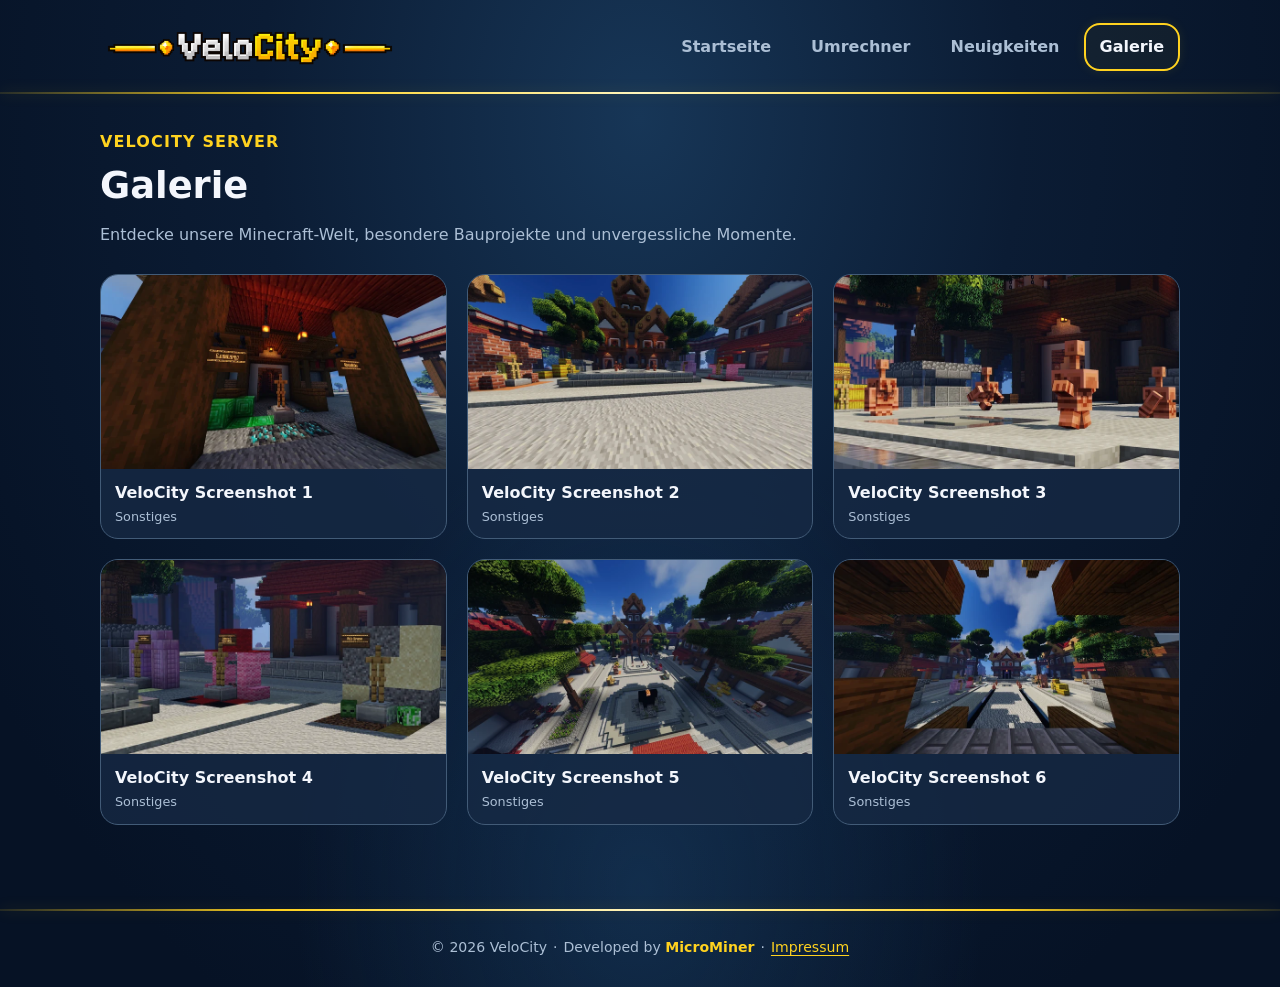
==== galerie.html @ a37d54d1 "Extend VeloCity portal with server info, news and screenshot gallery" ====
<!doctype html>
<html lang="de-CH">
  <head>
    <meta charset="utf-8" />
    <meta name="viewport" content="width=device-width,initial-scale=1" />
    <meta
      name="description"
      content="VeloCity Minecraft-Server – unsere Welt, Neuigkeiten und Tools."
    />
    <title>VeloCity · Galerie</title>
    <link
      rel="icon"
      type="image/png"
      sizes="48x48"
      href="assets/images/favicon.png"
    />
    <link rel="stylesheet" href="assets/css/styles.css" />
    <link rel="stylesheet" href="assets/css/portal.css" />
  </head>
  <body class="site-page portal-page">
    <div class="wrap">
      <header class="site-header">
        <a
          class="site-logo"
          href="index.html"
          aria-label="VeloCity – Startseite"
          ><img
            src="assets/images/velocity-logo.png"
            alt="VeloCity"
            width="2171"
            height="724"
        /></a>
        <nav class="site-nav" aria-label="Hauptnavigation">
          <a class="nav-link" href="index.html">Startseite</a
          ><a class="nav-link" href="umrechner.html">Umrechner</a
          ><a class="nav-link" href="neuigkeiten.html">Neuigkeiten</a
          ><a class="nav-link" href="galerie.html" aria-current="page"
            >Galerie</a
          >
        </nav>
      </header>
      <main class="portal-main">
        <header class="portal-heading">
          <div class="brand">VELOCITY SERVER</div>
          <h1>Galerie</h1>
          <p>
            Entdecke unsere Minecraft-Welt, besondere Bauprojekte und
            unvergessliche Momente.
          </p>
        </header>
        <section
          id="galleryGrid"
          class="gallery-grid"
          aria-label="Minecraft-Screenshots"
          aria-busy="true"
        >
          <p class="muted">Galerie wird geladen …</p>
        </section>
        <p id="galleryStatus" class="portal-message" role="status"></p>
        <noscript
          ><p>
            Bitte JavaScript aktivieren, um die Galerie zu laden.
          </p></noscript
        >
      </main>
      <footer class="foot">
        <span>© 2026 VeloCity</span><span aria-hidden="true">·</span
        ><span
          >Developed by
          <strong class="developer-credit">MicroMiner</strong></span
        ><span aria-hidden="true">·</span
        ><a href="#impressum" id="openImpressum" aria-haspopup="dialog"
          >Impressum</a
        >
      </footer>
    </div>
    <dialog
      id="impressum"
      class="legal-dialog"
      aria-labelledby="impressumTitle"
    >
      <button
        class="btn legal-close"
        id="closeImpressum"
        type="button"
        aria-label="Impressum schliessen"
        autofocus
      >
        ×
      </button>
      <h2 id="impressumTitle">Impressum</h2>
      <dl class="legal-project">
        <div>
          <dt>Projekt</dt>
          <dd>VeloCity Economy</dd>
        </div>
        <div>
          <dt>Entwicklung</dt>
          <dd>MicroMiner</dd>
        </div>
      </dl>
      <h3>Beschreibung</h3>
      <p>
        VeloCity Economy ist eine unabhängige Web-Anwendung zur Verwaltung und
        Berechnung von Itempreisen für einen privaten Minecraft-Server.
      </p>
      <h3>Rechtlicher Hinweis</h3>
      <p>
        Dieses Projekt ist ein unabhängiges Minecraft-Fanprojekt und steht in
        keiner offiziellen Verbindung zu Mojang Studios oder Microsoft.
      </p>
      <h3>Kontakt / Betreiberangaben</h3>
      <p class="legal-placeholder">
        Platzhalter – die rechtlich erforderlichen Angaben werden später
        ergänzt.
      </p>
      <dl class="legal-contact">
        <div>
          <dt>Betreiber/in</dt>
          <dd>[Wird ergänzt]</dd>
        </div>
        <div>
          <dt>Anschrift</dt>
          <dd>[Wird ergänzt]</dd>
        </div>
        <div>
          <dt>Kontakt / E-Mail</dt>
          <dd>[Wird ergänzt]</dd>
        </div>
      </dl>
    </dialog>
    <dialog
      id="galleryDialog"
      class="gallery-dialog"
      aria-labelledby="galleryTitle"
    >
      <button
        id="galleryClose"
        class="btn gallery-close"
        type="button"
        aria-label="Bildansicht schliessen"
        autofocus
      >
        ×
      </button>
      <figure>
        <img id="galleryFullImage" alt="" width="1920" height="1017" />
        <figcaption>
          <h2 id="galleryTitle"></h2>
          <p id="galleryDescription"></p>
        </figcaption>
      </figure>
      <div class="gallery-controls">
        <button
          id="galleryPrevious"
          class="btn"
          type="button"
          aria-label="Vorheriges Bild"
        >
          ←</button
        ><span id="galleryPosition" role="status" aria-live="polite"></span
        ><button
          id="galleryNext"
          class="btn"
          type="button"
          aria-label="Nächstes Bild"
        >
          →
        </button>
      </div>
      <p id="galleryImageStatus" role="status"></p>
    </dialog>
    <script src="assets/js/ui.js" defer></script>
    <script src="assets/js/gallery.js" type="module"></script>
  </body>
</html>
---- assets/css/styles.css ----
/* Shared VeloCity palette. Legacy variable names remain aliases for the tool. */
:root {
  color-scheme: dark;
  --bg-dark: #081326;
  --bg-navy: #0c1d35;
  --bg-blue: #142b49;
  --panel-bg: rgba(23, 42, 68, 0.78);
  --panel-border: #425b77;
  --input-bg: #0b192d;
  --text-primary: #f3f6fc;
  --text-secondary: #acbfd5;
  --accent-gold: #ffd21f;
  --accent-gold-soft: #e9ad28;
  --success: #64efad;
  --success-bg: rgba(22, 90, 70, 0.3);
  --danger: #ff7381;
  --bg: var(--bg-dark);
  --panel: var(--panel-bg);
  --field: var(--input-bg);
  --line: var(--panel-border);
  --fg: var(--text-primary);
  --sub: var(--text-secondary);
  --gold: var(--accent-gold);
  --green: var(--success);
  --site-radius: 18px;
  --site-gap: 20px;
  --gold-line: rgba(255, 210, 31, 0.45);
  --panel-shadow: 0 10px 30px rgba(4, 13, 28, 0.2);
}

* {
  box-sizing: border-box;
}
body {
  margin: 0;
  background: radial-gradient(ellipse at top, #203451 0%, var(--bg) 65%);
  color: var(--fg);
  font:
    16px/1.45 system-ui,
    -apple-system,
    Segoe UI,
    sans-serif;
  min-height: 100vh;
  padding: 20px 12px;
}
.top {
  display: flex;
  align-items: center;
  justify-content: space-between;
  gap: 10px;
  margin-bottom: 20px;
}
h1 {
  font-size: 1.55rem;
  margin: 0;
}
small,
.muted {
  color: var(--sub);
}
.brand {
  color: var(--gold);
  font-weight: 800;
  letter-spacing: 0.07em;
}
.card {
  background: var(--panel);
  border: 1px solid var(--line);
  border-radius: 18px;
  padding: 20px;
  margin-bottom: 14px;
  box-shadow: 0 12px 40px #0002;
}
label,
.field-label {
  display: block;
  color: var(--sub);
  font-size: 0.85rem;
  margin: 0 0 6px;
  font-weight: 650;
}
input,
select,
button {
  font: inherit;
}
input,
select {
  width: 100%;
  color: var(--fg);
  border: 1px solid var(--line);
  border-radius: 10px;
  background: var(--field);
  padding: 12px 13px;
  outline: none;
}
input:focus,
select:focus {
  border-color: var(--gold);
}
input[type="number"] {
  font-size: 1.2rem;
}
select {
  margin-top: 9px;
  max-width: 100%;
}
.fieldrow {
  display: grid;
  grid-template-columns: repeat(2, minmax(0, 1fr));
  gap: 12px;
  margin-top: 16px;
}
.rate {
  font-weight: 750;
  color: var(--gold);
  font-size: 1.05rem;
  padding-top: 12px;
}
.between {
  display: flex;
  justify-content: center;
  margin: -3px auto 11px;
}
.btn {
  cursor: pointer;
  border: 1px solid var(--line);
  border-radius: 11px;
  padding: 10px 14px;
  background: #253650;
  color: var(--fg);
  font-weight: 650;
}
.btn:hover {
  background: #34496a;
}
select:focus-visible {
  outline: 2px solid var(--gold);
  outline-offset: 2px;
}
.btn:focus-visible {
  outline: 2px solid var(--gold);
}
.swap {
  background: #304762;
}
.result {
  background: linear-gradient(145deg, #1b3c40, #18304b);
  text-align: center;
  border-color: #37645d;
}
.result .big {
  font-size: clamp(1.5rem, 6vw, 2.1rem);
  font-weight: 850;
  color: var(--green);
  overflow-wrap: anywhere;
  margin: 7px 0;
}
.flex {
  display: flex;
  gap: 10px;
  flex-wrap: wrap;
  align-items: center;
  justify-content: center;
}
.secondary {
  font-size: 0.88rem;
}
.addgrid {
  display: grid;
  grid-template-columns: 1fr 130px;
  gap: 12px;
  margin-bottom: 12px;
}
.status {
  overflow-wrap: anywhere;
  min-height: 20px;
  color: var(--green);
  font-size: 0.85rem;
  margin: 10px 0 0;
}
.note {
  line-height: 1.55;
}
.foot {
  text-align: center;
  padding: 8px;
  color: var(--sub);
  font-size: 0.8rem;
}
.hidden {
  display: none;
}
.custom-list {
  padding: 0;
  margin: 13px 0 0;
  list-style: none;
}
.custom-list li {
  display: flex;
  align-items: center;
  justify-content: space-between;
  gap: 8px;
  border-top: 1px solid var(--line);
  padding: 9px 0;
}
.custom-list button {
  flex: none;
  padding: 5px 9px;
}
.original {
  display: block;
  color: var(--sub);
  font-size: 0.72rem;
  font-weight: 450;
  margin-top: 2px;
}
.editor-actions {
  display: flex;
  gap: 9px;
  flex-wrap: wrap;
}
.editor-actions .btn {
  flex: 1;
}
.editor-note {
  font-size: 0.8rem;
  color: var(--sub);
  margin: 8px 0 12px;
}
.tag {
  border: 1px solid #8c6b28;
  background: #5c471f70;
  color: #ffe1a2;
  border-radius: 30px;
  font-size: 0.72rem;
  padding: 3px 9px;
}
@media (max-width: 370px) {
  .card {
    padding: 14px;
  }
  .addgrid {
    grid-template-columns: 1fr;
  }
}

/* Horizontale Rechner-Ebene und darunter die Verwaltung */
.wrap {
  max-width: 1512px;
  margin: 20px auto;
}
.hero {
  min-height: min(730px, calc(100vh - 120px));
  display: flex;
  flex-direction: column;
  justify-content: flex-start;
  padding-top: 14px;
}
.section-heading {
  color: var(--sub);
  font-size: 0.8rem;
  letter-spacing: 0.1em;
  text-transform: uppercase;
  font-weight: 800;
  margin: 0 0 16px 4px;
}
.converter-layout {
  display: grid;
  grid-template-columns: minmax(0, 1fr) 65px minmax(0, 1fr) minmax(0, 0.95fr);
  gap: 14px;
  align-items: stretch;
}
.converter-layout .card {
  margin: 0;
  min-width: 0;
  display: flex;
  flex-direction: column;
}
.converter-layout .result {
  justify-content: center;
}
.converter-layout .result .big {
  font-size: clamp(1.45rem, 2.3vw, 2.15rem);
}
.swap-slot {
  display: flex;
  align-items: center;
  justify-content: center;
}
.swap-slot .swap {
  width: 54px;
  height: 54px;
  padding: 0;
  font-size: 1.65rem;
  white-space: nowrap;
}
.converter-layout .fieldrow {
  margin-top: auto;
  padding-top: 20px;
  grid-template-columns: minmax(0, 1fr) minmax(0, 0.85fr);
}
.converter-layout .fieldrow > div {
  min-width: 0;
}
.converter-layout .rate {
  overflow-wrap: anywhere;
}
.converter-layout select {
  min-height: 48px;
}
.management {
  padding-top: 28px;
  scroll-margin-top: 20px;
}
.management .card {
  margin-bottom: 18px;
}
.management .card h2 {
  font-size: 1.18rem;
  margin: 0 0 12px;
}
.management .editor-grid > *,
.management .addgrid > *,
.fieldrow > *,
.right-stack,
.entry-copy {
  min-width: 0;
}
.management .editor-grid {
  display: grid;
  grid-template-columns: minmax(0, 1fr) minmax(0, 1fr);
  gap: 20px;
  align-items: end;
}
.management .editor-grid .fieldrow {
  margin: 0;
}
.management .editor-actions {
  margin-top: 14px;
}
.management .addgrid {
  grid-template-columns: minmax(0, 1fr) minmax(260px, 0.65fr);
}
.management .addgrid .fieldrow {
  gap: 8px;
}
.management .fieldrow input {
  min-width: 0;
  padding: 9px 10px;
  font-size: 1rem;
}
.management .fieldrow .original {
  min-height: 1em;
}
.custom-list {
  display: grid;
  grid-template-columns: repeat(2, minmax(0, 1fr));
  column-gap: 24px;
  row-gap: 0;
  margin-top: 14px;
}
.custom-list li {
  min-width: 0;
}
.custom-list li span {
  min-width: 0;
  overflow-wrap: anywhere;
}
.custom-list:empty::after {
  content: "Noch keine eigenen Items hinzugefügt.";
  color: var(--sub);
  font-size: 0.9rem;
  grid-column: 1/-1;
  padding: 12px 0;
}
.section-line {
  height: 1px;
  background: var(--line);
  margin: 24px 0;
}
.filebox h2 {
  font-size: 1.18rem;
  margin: 0 0 12px;
}
.file-actions {
  display: flex;
  flex-wrap: wrap;
  gap: 10px;
  align-items: center;
}
@media (max-width: 1100px) {
  .converter-layout {
    grid-template-columns: minmax(0, 1fr) 54px minmax(0, 1fr);
  }
  .converter-layout .result {
    grid-column: 1/-1;
  }
  .hero {
    min-height: auto;
    padding: 24px 0 60px;
  }
  .converter-layout .fieldrow {
    margin-top: 16px;
  }
}
@media (max-width: 720px) {
  .wrap {
    max-width: 600px;
  }
  .converter-layout {
    grid-template-columns: minmax(0, 1fr);
  }
  .converter-layout .result {
    grid-column: auto;
  }
  .swap-slot .swap {
    transform: rotate(90deg);
  }
  .hero {
    padding: 0 0 40px;
  }
  .management .editor-grid {
    grid-template-columns: 1fr;
  }
  .custom-list {
    grid-template-columns: 1fr;
  }
  .top {
    align-items: flex-start;
  }
  .converter-layout .card {
    padding: 18px;
  }
}
@media (max-width: 450px) {
  .fieldrow {
    grid-template-columns: repeat(2, minmax(0, 1fr));
  }
  .editor-actions {
    flex-direction: column;
  }
  .addgrid,
  .management .addgrid {
    grid-template-columns: 1fr;
  }
  .card {
    padding: 15px;
  }
}

/* Taschenrechner direkt in der ersten Ebene */
.calculator {
  width: min(100%, 540px);
  margin: 24px auto 6px;
  padding: 16px 18px;
}
.calculator h3 {
  font-size: 1rem;
  margin: 0 0 10px;
}
.calc-screen {
  display: flex;
  gap: 8px;
  align-items: center;
}
.calc-screen input {
  font-size: 1.22rem;
  font-variant-numeric: tabular-nums;
  text-align: right;
  min-width: 0;
}
.calc-screen .btn {
  flex: none;
}
.calc-grid {
  display: grid;
  grid-template-columns: repeat(4, minmax(0, 1fr));
  gap: 8px;
  margin-top: 10px;
}
.calc-grid .btn {
  padding: 9px 6px;
  font-size: 1rem;
}
.calc-grid .accent {
  background: #36546f;
  color: var(--gold);
}
.calc-grid .equals {
  background: #245d4b;
  color: #adffce;
}
.calc-feedback {
  margin: 8px 0 0;
  color: var(--sub);
  font-size: 0.82rem;
  min-height: 1.2em;
  overflow-wrap: anywhere;
}
@media (max-width: 1100px) {
  .hero {
    padding-top: 12px;
  }
  .calculator {
    margin-top: 20px;
  }
}
@media (max-width: 720px) {
  .hero {
    padding-top: 0;
  }
  .calculator {
    width: 100%;
  }
}

/* Desktop: kompakter vertikaler Umrechner links, Ergebnis und Rechner rechts */
@media (min-width: 721px) {
  .hero {
    min-height: calc(100vh - 155px);
    padding-top: 0;
    padding-bottom: 22px;
  }
  .hero-grid {
    display: grid;
    grid-template-columns: minmax(0, 1fr) minmax(0, 1fr);
    gap: 20px;
    align-items: stretch;
    flex: 1;
    min-height: 0;
  }
  .converter-layout {
    display: flex;
    flex-direction: column;
    gap: 10px;
    min-width: 0;
  }
  .converter-layout .card {
    flex: 1;
    min-height: 0;
    padding: 17px 20px;
  }
  .converter-layout .fieldrow {
    margin-top: 12px;
    padding-top: 0;
  }
  .converter-layout select {
    min-height: 43px;
  }
  .converter-layout input {
    padding: 9px 12px;
  }
  .swap-slot {
    flex: 0 0 auto;
    min-height: 34px;
  }
  .swap-slot .swap {
    width: 46px;
    height: 36px;
    font-size: 1.35rem;
    transform: rotate(90deg);
  }
  .right-stack {
    display: grid;
    grid-template-rows: minmax(155px, 0.65fr) minmax(290px, 1.35fr);
    gap: 14px;
    min-width: 0;
    min-height: 0;
  }
  .right-stack .card {
    margin: 0;
    min-width: 0;
  }
  .right-stack .result {
    display: flex;
    flex-direction: column;
    justify-content: center;
    padding: 16px 18px;
  }
  .right-stack .result .big {
    font-size: clamp(1.35rem, 2.2vw, 2rem);
  }
  .right-stack .calculator {
    width: 100%;
    padding: 14px 18px;
  }
  .calculator h3 {
    margin-bottom: 5px;
  }
  .calculator label {
    margin-bottom: 3px;
  }
  .calc-grid {
    gap: 6px;
    margin-top: 8px;
  }
  .calc-grid .btn {
    padding: 7px 6px;
  }
  .calc-feedback {
    margin-top: 5px;
  }
}
@media (min-width: 721px) and (max-width: 1100px) {
  .hero {
    min-height: calc(100vh - 145px);
    padding: 0 0 22px;
  }
  .converter-layout {
    display: flex;
    flex-direction: column;
  }
  .right-stack .result {
    grid-column: auto;
  }
}
@media (max-width: 720px) {
  .hero-grid {
    display: contents;
  }
  .converter-layout {
    display: contents;
  }
  .right-stack {
    display: contents;
  }
  .hero .card {
    margin-bottom: 14px;
  }
  .hero .calculator {
    margin: 20px auto 6px;
  }
  .hero .swap-slot {
    margin: 0 auto 12px;
  }
}

/* Breiterer und etwas flacherer Tauschen-Button auf Desktop. */
@media (min-width: 721px) {
  .swap-slot .swap {
    width: 88px;
    height: 30px;
    font-size: 1.2rem;
    line-height: 1;
    padding: 0;
    display: flex;
    align-items: center;
    justify-content: center;
    transform: none;
  }
  .swap-slot .swap-icon {
    display: inline-block;
    transform: rotate(90deg);
  }
  .swap-slot {
    min-height: 30px;
  }
}

/* Bildschirmfüllende Desktop-Ebene; darunter beginnt erst die Preisverwaltung. */
@media (min-width: 721px) {
  body {
    padding: 0 12px;
  }
  .wrap {
    margin: 0 auto;
    padding: 12px 0 24px;
  }
  .top {
    height: 88px;
    margin: 0;
    min-height: 0;
  }
  .hero {
    height: calc(100vh - 100px);
    height: calc(100dvh - 100px);
    min-height: 0;
    padding: 0 0 clamp(48px, 6.4vh, 76px);
    display: flex;
    flex-direction: column;
    overflow: hidden;
  }
  .hero > .section-heading {
    flex: none;
    margin: 0 0 10px 4px;
  }
  .hero-grid {
    flex: 1;
    min-height: 0;
    grid-template-columns: minmax(0, 1fr) minmax(0, 1fr);
    gap: clamp(9px, 1.2vw, 20px);
  }
  .converter-layout {
    min-height: 0;
    gap: clamp(5px, 1vh, 12px);
  }
  .converter-layout .card {
    justify-content: center;
    flex: 1;
    min-height: 0;
    padding: clamp(9px, 1.5vh, 20px);
  }
  .converter-layout .fieldrow {
    margin-top: clamp(7px, 1.8vh, 18px);
    padding: 0;
  }
  .converter-layout label,
  .converter-layout .field-label {
    margin-bottom: 4px;
  }
  .converter-layout input,
  .converter-layout select {
    padding: clamp(7px, 1.1vh, 11px) 10px;
    min-height: 0;
  }
  .converter-layout select {
    margin-top: clamp(5px, 1vh, 10px);
  }
  .converter-layout .rate {
    padding-top: 4px;
  }
  .swap-slot {
    min-height: 28px;
  }
  .right-stack {
    min-height: 0;
    grid-template-rows: minmax(0, 0.68fr) minmax(0, 1.32fr);
    gap: clamp(8px, 1.3vh, 14px);
  }
  .right-stack .result {
    min-height: 0;
    align-items: center;
    justify-content: center;
    text-align: center;
    padding: clamp(8px, 1.3vh, 18px);
  }
  .right-stack .result .big {
    margin: clamp(3px, 0.8vh, 8px) 0;
    font-size: clamp(1.05rem, 2.05vw, 2rem);
  }
  .right-stack .result .flex {
    justify-content: center;
  }
  .right-stack .calculator {
    min-height: 0;
    margin: 0;
    width: 100%;
    padding: clamp(9px, 1.5vh, 18px);
    display: flex;
    flex-direction: column;
    justify-content: center;
  }
  .calculator h3 {
    text-align: center;
    margin: 0 0 5px;
  }
  .calculator .calc-screen {
    width: 100%;
  }
  .calculator .calc-grid {
    grid-template-columns: repeat(4, minmax(0, 1fr));
    gap: clamp(5px, 0.8vh, 10px);
    margin-top: clamp(6px, 1vh, 12px);
    min-height: 0;
  }
  .calculator .calc-grid .btn {
    display: flex;
    align-items: center;
    justify-content: center;
    height: clamp(38px, 5.6vh, 60px);
    min-width: 0;
    padding: 0 5px;
    line-height: 1;
    font-size: clamp(1rem, 1.4vw, 1.2rem);
  }
  .calculator .calc-feedback {
    text-align: center;
    margin: 5px 0 0;
    font-size: 0.75rem;
  }
  .management {
    padding-top: 30px;
  }
}
@media (min-width: 721px) and (max-height: 700px) {
  .top {
    height: 65px;
  }
  .top h1 {
    font-size: 1.3rem;
  }
  .hero {
    height: calc(100vh - 77px);
    height: calc(100dvh - 77px);
  }
  .hero {
    padding-bottom: clamp(32px, 5.2vh, 48px);
  }
  .hero > .section-heading {
    margin-bottom: 6px;
  }
  .converter-layout .card {
    padding: 8px 12px;
  }
  .converter-layout .fieldrow {
    margin-top: 5px;
  }
  .converter-layout .fieldrow input {
    font-size: 1rem;
  }
  .converter-layout .rate {
    font-size: 0.9rem;
  }
  .right-stack .result .big {
    font-size: clamp(1rem, 1.8vw, 1.55rem);
  }
  .right-stack .calculator {
    padding: 7px 12px;
  }
  .calculator h3 {
    font-size: 0.9rem;
    margin: 0 0 2px;
  }
  .calculator .calc-screen input {
    padding: 6px 8px;
  }
  .calculator .calc-grid {
    gap: 4px;
    margin-top: 5px;
  }
  .calculator .calc-grid .btn {
    height: clamp(31px, 5.2vh, 42px);
  }
  .calculator .calc-feedback {
    font-size: 0.7rem;
    margin: 3px 0 0;
  }
  .btn {
    padding: 7px 10px;
  }
}

/* Admin: zweite Ebene bleibt sichtbar, aber unzugänglich, bis der Server das Passwort bestätigt. */
.management {
  position: relative;
  isolation: isolate;
  scroll-margin-top: 12px;
}
.management .admin-inner {
  transition:
    filter 0.2s ease,
    opacity 0.2s ease;
}
.management.locked .admin-inner {
  filter: blur(8px);
  opacity: 0.47;
  user-select: none;
  pointer-events: none;
}
.admin-overlay {
  display: none;
  position: absolute;
  z-index: 10;
  inset: 0;
  align-items: flex-start;
  justify-content: center;
  padding: clamp(72px, 16vh, 180px) 12px 12px;
}
.management.locked .admin-overlay {
  display: flex;
}
.admin-login {
  width: min(440px, 100%);
  background: rgba(13, 24, 43, 0.97);
  border: 1px solid #627796;
  border-radius: 20px;
  box-shadow: 0 15px 65px #0009;
  padding: clamp(20px, 4vw, 34px);
  text-align: center;
  backdrop-filter: blur(10px);
}
.admin-lock-icon {
  font-size: 2rem;
}
.admin-login h2 {
  margin: 9px 0;
}
.admin-login p {
  color: var(--sub);
  font-size: 0.92rem;
}
.admin-login label {
  text-align: left;
}
.admin-login input {
  text-align: center;
}
.admin-unlock {
  width: 100%;
  margin-top: 13px;
  background: #416e5e;
  border-color: #568d75;
}
.admin-login .status {
  color: #f8b4b4;
}
@media (max-width: 720px) {
  .admin-overlay {
    padding-top: 80px;
  }
  .management.locked .admin-inner {
    filter: blur(6px);
  }
}
.list-loader {
  display: flex;
  align-items: flex-end;
  gap: 12px;
  flex-wrap: wrap;
}
.list-loader > div {
  flex: 0 1 360px;
  min-width: 0;
  max-width: 100%;
}
.list-loader select {
  margin-top: 0;
}
.list-loader .btn {
  flex: none;
}
.mode-switch {
  display: inline-flex;
  align-items: center;
  justify-content: center;
  gap: 8px;
  margin: 8px 0;
  font-size: 0.85rem;
  cursor: pointer;
}
.mode-switch input {
  flex: none;
  width: 18px;
  height: 18px;
  padding: 0;
  margin: 0;
  accent-color: var(--gold);
}
.quantity-shortcuts {
  display: grid;
  grid-template-columns: repeat(5, minmax(0, 1fr));
  gap: 4px;
  margin-top: 6px;
  max-width: 210px;
}
.quantity-shortcuts .btn {
  min-width: 0;
  padding: 5px 2px;
  border-radius: 4px;
  font-size: 0.75rem;
  line-height: 1.2;
}
.quantity-shortcuts .quantity-clear {
  color: #ffb9b9;
}
.result .icon-button {
  display: inline-flex;
  align-items: center;
  justify-content: center;
  padding: 10px;
}
.icon-button svg {
  width: 20px;
  height: 20px;
}
.btn:disabled {
  opacity: 0.45;
  cursor: default;
}
.item-picker {
  position: relative;
  min-width: 0;
}
.item-picker input {
  padding-right: 32px;
}
.picker-arrow {
  position: absolute;
  right: 12px;
  top: 10px;
  pointer-events: none;
  color: var(--sub);
}
.picker-options {
  position: absolute;
  z-index: 30;
  top: calc(100% + 4px);
  left: 0;
  right: 0;
  max-height: min(260px, 45vh);
  overflow-y: auto;
  overscroll-behavior: contain;
  background: var(--field);
  border: 1px solid var(--line);
  border-radius: 10px;
  box-shadow: 0 12px 30px #0008;
}
.picker-options[hidden] {
  display: none;
}
.picker-option {
  padding: 10px 12px;
  cursor: pointer;
  overflow-wrap: anywhere;
  border-bottom: 1px solid var(--line);
  font-size: 0.9rem;
}
.picker-option:last-child {
  border-bottom: 0;
}
.picker-option[aria-selected="true"] {
  background: #34496a;
  color: var(--gold);
}
.picker-empty {
  padding: 12px;
  color: var(--sub);
  font-size: 0.9rem;
}
.economy-status {
  flex: 0 1 420px;
  width: 420px;
  max-width: 100%;
  margin-left: auto;
  padding: 6px 10px;
  background: #0c192be8;
  border: 1px solid #45617e;
  border-radius: 12px;
  font-size: 11.5px;
  line-height: 1.4;
  font-variant-numeric: tabular-nums;
  color: var(--fg);
}
.status-row {
  display: flex;
  align-items: center;
  justify-content: space-between;
  flex-wrap: wrap;
  row-gap: 4px;
  padding: 2px 0;
}
.status-row + .status-row {
  border-top: 1px solid var(--line);
  margin-top: 2px;
  padding-top: 4px;
}
.status-info {
  display: inline-flex;
  align-items: center;
  gap: 7px;
  min-width: 0;
  max-width: 100%;
  white-space: nowrap;
}
.status-info + .status-info {
  border-left: 1px solid #45617e;
  margin-left: 8px;
  padding-left: 8px;
}
.status-info svg {
  width: 16px;
  height: 16px;
  flex: none;
  color: var(--gold);
}
.sync-info {
  color: #ff9d9d;
  font-weight: 650;
}
.sync-dot {
  width: 8px;
  height: 8px;
  flex: none;
  border-radius: 50%;
  background: #ed7373;
}
.economy-status[data-state="synced"] .sync-info {
  color: var(--green);
}
.economy-status[data-state="synced"] .sync-dot {
  background: var(--green);
}
@media (max-width: 720px) {
  .top {
    flex-wrap: wrap;
    gap: 10px;
  }
  .economy-status {
    flex-basis: 100%;
    width: 100%;
    margin-left: 0;
  }
  .status-info {
    white-space: normal;
  }
  .status-row {
    justify-content: flex-start;
    column-gap: 0;
  }
  .status-info + .status-info {
    margin-left: 7px;
    padding-left: 7px;
  }
}
#copyStatus:empty {
  display: none;
}
@media (min-width: 721px) {
  .hero {
    height: auto;
    min-height: 0;
    padding-bottom: 32px;
  }
  .hero-grid {
    flex: none;
    height: auto;
    align-items: start;
  }
  .converter-layout {
    height: clamp(490px, calc(100dvh - 170px), 560px);
  }
  .converter-layout .card:first-child {
    flex: 1.25;
  }
  .converter-layout .card:last-child {
    flex: 0.75;
  }
  .right-stack {
    grid-template-rows: minmax(200px, auto) minmax(360px, auto);
  }
  .right-stack .calculator {
    min-height: clamp(360px, 46vh, 480px);
  }
}
@media (min-width: 1100px) {
  body {
    padding-left: 100px;
    padding-right: 100px;
  }
}
.economy-about h2 {
  display: flex;
  align-items: center;
  gap: 8px;
  font-size: 1rem;
  margin: 0;
}
.economy-about h2 svg {
  width: 17px;
  height: 17px;
  flex: none;
  color: var(--sub);
}
.economy-about p {
  margin: 8px 0 0;
}
.foot {
  display: flex;
  flex-wrap: wrap;
  justify-content: center;
  align-items: center;
  gap: 6px;
}
.foot a {
  color: inherit;
  text-underline-offset: 3px;
}
.foot a:hover {
  color: var(--gold);
}
.foot a:focus-visible {
  outline: 2px solid var(--gold);
  outline-offset: 4px;
  border-radius: 2px;
}
.legal-dialog {
  width: min(560px, calc(100% - 24px));
  max-height: calc(100dvh - 32px);
  margin: auto;
  padding: 24px;
  background: var(--panel);
  color: var(--fg);
  border: 1px solid var(--line);
  border-radius: 18px;
  overflow-y: auto;
  font-size: 0.9rem;
  line-height: 1.55;
}
.legal-dialog::backdrop {
  background: #050c18b3;
}
.legal-dialog h2 {
  font-size: 1.2rem;
  margin: 0 42px 16px 0;
}
.legal-dialog h3 {
  font-size: 0.9rem;
  margin: 16px 0 5px;
}
.legal-dialog p {
  margin: 0;
  color: var(--sub);
}
.legal-close {
  position: absolute;
  top: 12px;
  right: 12px;
  width: 32px;
  height: 32px;
  padding: 0;
  line-height: 1;
  font-size: 1.3rem;
}
.legal-dialog dl {
  margin: 0;
}
.legal-dialog dl > div {
  display: flex;
  flex-wrap: wrap;
  gap: 4px 10px;
  margin-top: 5px;
}
.legal-dialog dt {
  color: var(--sub);
  min-width: 110px;
}
.legal-dialog dd {
  margin: 0;
  overflow-wrap: anywhere;
}
.legal-dialog .legal-placeholder {
  font-size: 0.85rem;
}
.legal-contact {
  padding-top: 6px;
}
@media (max-width: 400px) {
  .legal-dialog {
    padding: 20px 16px;
  }
  .legal-dialog dl > div {
    display: block;
  }
  .legal-dialog dd {
    margin-top: 2px;
  }
}
.admin-divider {
  display: flex;
  align-items: center;
  gap: 12px;
  margin: 14px 0 0;
}
.admin-divider::before,
.admin-divider::after {
  content: "";
  height: 1px;
  flex: 1;
  background: var(--line);
}
.admin-toggle {
  display: flex;
  align-items: center;
  justify-content: center;
  min-width: 44px;
  min-height: 32px;
  padding: 5px 10px;
  border-radius: 8px;
  color: var(--sub);
}
.admin-toggle svg {
  width: 20px;
  height: 20px;
  transition: transform 0.25s ease;
}
.admin-toggle[aria-expanded="true"] svg {
  transform: rotate(180deg);
}
.admin-panel {
  display: grid;
  grid-template-rows: 0fr;
  visibility: hidden;
  transition:
    grid-template-rows 0.25s ease,
    visibility 0.25s;
}
.admin-panel[aria-hidden="false"] {
  grid-template-rows: 1fr;
  visibility: visible;
}
.admin-panel-content {
  min-height: 0;
  overflow: hidden;
}
@media (prefers-reduced-motion: reduce) {
  .admin-panel,
  .admin-toggle svg {
    transition: none;
  }
}
/* Presentation states and layout overrides formerly embedded in markup/JS. */
.converter-layout .target-fieldrow {
  grid-template-columns: 1fr;
}
.management .fieldrow.new-item-prices {
  margin: 0;
}
.calc-feedback.is-success {
  color: var(--green);
}
.calc-feedback.is-error {
  color: #ffadad;
}

/* Shared site chrome and landing page, based on the Startseite reference. */
.site-page {
  /* Container units exclude the browser scrollbar; share the actual gutters
     with the full-bleed rules instead of masking viewport-width overflow. */
  --site-gutter: 20px;
  container-type: inline-size;
  padding: 0 var(--site-gutter);
  background:
    radial-gradient(
      ellipse at 50% 90%,
      rgba(31, 76, 119, 0.42),
      transparent 38%
    ),
    radial-gradient(ellipse at 50% 12%, #173657 0%, #0b1c34 42%, #061225 85%);
  background-color: var(--bg-dark);
}
.site-page .wrap {
  max-width: 1512px;
  margin: 0 auto;
  padding: 0 0 20px;
}
.site-header {
  display: flex;
  align-items: center;
  justify-content: space-between;
  gap: 24px;
  position: relative;
  min-height: 94px;
  padding: 16px 0;
}
.site-logo {
  text-decoration: none;
  white-space: nowrap;
  color: var(--fg);
}
.site-logo img {
  /* Crop the transparent canvas visually; keep the original PNG unchanged. */
  aspect-ratio: 384 / 62;
  object-fit: cover;
  display: block;
  width: clamp(240px, 23.4vw, 390px);
  height: auto;
}
.site-header::after,
.site-page .foot::before {
  content: "";
  position: absolute;
  left: 50%;
  width: 100%; /* Safe fallback for browsers without container units. */
  width: calc(100cqw + 2 * var(--site-gutter));
  height: 2px;
  transform: translateX(-50%);
  background: linear-gradient(
    90deg,
    rgba(255, 210, 31, 0.12),
    #ffd21f 22%,
    #fff5bd 50%,
    #ffd21f 78%,
    rgba(255, 210, 31, 0.12)
  );
  box-shadow: 0 0 14px rgba(255, 210, 31, 0.22);
}
.site-header::after {
  bottom: 0;
}
.site-page .foot::before {
  top: 0;
}
.site-nav {
  display: flex;
  align-items: center;
  gap: 20px;
}
.nav-link {
  text-decoration: none;
  color: var(--sub);
  padding: 10px 28px;
  border: 2px solid transparent;
  border-radius: 16px;
  font-size: clamp(18px, 1.35vw, 22px);
  font-weight: 650;
}
.nav-link:hover {
  color: var(--fg);
}
.nav-link[aria-current="page"] {
  border-color: var(--gold);
  color: var(--fg);
  background: rgba(255, 210, 31, 0.035);
  box-shadow: 0 0 12px rgba(255, 210, 31, 0.09);
}
.site-logo:focus-visible,
.nav-link:focus-visible,
.tool-link:focus-visible {
  outline: 2px solid var(--gold);
  outline-offset: 4px;
}
.home-page .wrap {
  min-height: 100svh;
  display: flex;
  flex-direction: column;
}
.home-main {
  display: flex;
  flex-direction: column;
  justify-content: center;
  align-items: center;
  flex: 1;
  padding: 48px 0;
}
.home-welcome {
  text-align: center;
}
.home-welcome h1 {
  font-size: clamp(32px, 4.1vw, 68px);
  line-height: 1.2;
  font-weight: 750;
  letter-spacing: -0.025em;
}
.home-welcome h1 span {
  color: var(--gold);
}
.home-welcome p {
  font-size: clamp(16px, 1.7vw, 28px);
  color: var(--sub);
  margin: 16px 0 0;
}
.welcome-rule {
  width: 230px;
  height: 3px;
  background: linear-gradient(
    90deg,
    transparent,
    var(--gold) 25%,
    #fffce4 50%,
    var(--gold) 75%,
    transparent
  );
  box-shadow: 0 0 16px rgba(255, 210, 31, 0.2);
  margin: 34px auto 48px;
}
.economy-entry {
  width: min(660px, 100%);
  padding: 28px 30px;
  background: linear-gradient(
    155deg,
    rgba(31, 58, 87, 0.85),
    rgba(12, 29, 51, 0.85)
  );
  border: 1px solid var(--line);
  border-top: 2px solid var(--gold);
  border-radius: var(--site-radius);
  box-shadow:
    var(--panel-shadow),
    0 0 24px rgba(255, 210, 31, 0.06);
}
.entry-main {
  display: flex;
  align-items: center;
  justify-content: center;
  gap: 24px;
}
.entry-icon {
  display: flex;
  align-items: center;
  justify-content: center;
  flex: none;
  padding-right: 26px;
  min-height: 76px;
  border-right: 1px solid #526d8c;
}
.entry-icon svg {
  width: 52px;
  height: 64px;
  color: var(--gold);
}
.entry-copy h2 {
  font-size: clamp(24px, 2vw, 32px);
  margin: 0;
  line-height: 1.25;
}
.entry-copy h2 span {
  color: var(--gold);
}
.entry-copy p {
  margin: 10px 0 0;
  color: var(--sub);
  font-size: clamp(15px, 1.25vw, 19px);
}
.entry-action {
  display: flex;
  justify-content: center;
  margin-top: 24px;
}
.tool-link {
  display: inline-flex;
  align-items: center;
  justify-content: center;
  gap: 12px;
  min-height: 54px;
  min-width: min(300px, 100%);
  padding: 10px 20px;
  border: 2px solid var(--gold);
  border-radius: 18px;
  font-size: clamp(17px, 1.25vw, 20px);
  color: var(--fg);
  background: #142b49;
  text-decoration: none;
  font-weight: 700;
  box-shadow:
    0 0 20px rgba(255, 210, 31, 0.25),
    inset 0 0 14px rgba(255, 210, 31, 0.07);
  transition: box-shadow 0.15s ease;
}
.tool-link svg {
  width: 24px;
  height: 24px;
  color: var(--gold);
}
.tool-link:hover {
  box-shadow: 0 0 22px rgba(255, 210, 31, 0.2);
}
.site-page .foot {
  position: relative;
  border: 0;
  padding: 28px 0 10px;
  margin-top: 24px;
  font-size: clamp(13px, 1.1vw, 18px);
}
.developer-credit {
  color: var(--gold);
  font-weight: 650;
}
.site-page .foot a {
  color: var(--gold);
}
/* Economy panels: retain all tool dimensions, selectors and interactions. */
.converter-main > .top {
  margin: 0;
}
.card {
  box-shadow: var(--panel-shadow);
  border-radius: var(--site-radius);
}
.section-heading {
  display: flex;
  align-items: center;
  gap: 14px;
  color: var(--gold);
}
.section-heading::after {
  content: "";
  height: 1px;
  flex: 1;
  background: linear-gradient(90deg, var(--gold-line), transparent);
}
.result {
  background: linear-gradient(
    125deg,
    rgba(22, 90, 70, 0.32),
    rgba(20, 54, 74, 0.7)
  );
  border-color: #447d76;
}
.swap {
  border-color: var(--gold-line);
  color: var(--gold);
}
.calculator .calc-grid .accent {
  background: #294961;
  color: var(--gold);
}
.calculator .calc-grid .equals {
  background: #205f4b;
  color: var(--green);
}
.economy-about {
  border-top: 2px solid var(--gold-line);
}
.economy-about h2 svg {
  color: var(--gold);
}
.economy-about h2::after {
  content: "";
  height: 1px;
  flex: 1;
  margin-left: 8px;
  background: linear-gradient(90deg, var(--gold-line), transparent);
}
.economy-status {
  background: rgba(11, 25, 45, 0.9);
  border-color: var(--line);
}
.admin-login {
  background: rgba(20, 43, 73, 0.98);
  border-color: var(--line);
  box-shadow: 0 14px 45px rgba(4, 13, 28, 0.5);
}
.admin-lock-icon svg {
  width: 34px;
  height: 34px;
  color: var(--gold);
}
.admin-overlay {
  background: rgba(8, 19, 38, 0.3);
}
#saveEdit,
#add {
  border-color: var(--gold-line);
}
@media (min-width: 1100px) {
  .site-page {
    --site-gutter: 100px;
  }
}
@media (max-width: 720px) {
  .site-page {
    --site-gutter: 16px;
  }
  .site-header {
    min-height: 88px;
    padding: 18px 0;
    gap: 12px;
    flex-wrap: wrap;
  }
  .site-nav {
    gap: 4px;
  }
  .nav-link {
    padding: 8px 10px;
    font-size: 0.85rem;
  }
  .home-main {
    padding: 44px 0 50px;
  }
  .economy-entry {
    padding: 28px 24px;
  }
  .entry-main {
    gap: 22px;
  }
  .entry-icon {
    padding-right: 20px;
  }
  .entry-icon svg {
    width: 52px;
    height: 66px;
  }
  .entry-copy p {
    font-size: 0.9rem;
  }
  .converter-main > .top {
    padding: 18px 0 0;
    margin-bottom: 20px;
  }
}
@media (max-width: 400px) {
  .site-header {
    justify-content: center;
  }
  .site-logo {
    width: 100%;
    text-align: center;
  }
  .entry-main {
    gap: 16px;
  }
  .entry-icon {
    padding-right: 16px;
  }
  .entry-icon svg {
    width: 42px;
    height: 56px;
  }
  .economy-entry {
    padding: 24px 18px;
  }
  .entry-copy h2 {
    font-size: 23px;
  }
  .home-welcome h1 {
    font-size: 30px;
  }
  .entry-action {
    margin-top: 24px;
  }
}
@media (prefers-reduced-motion: reduce) {
  .tool-link {
    transition: none;
  }
}

/* Let search suggestions extend across panel boundaries. */
.converter-main .hero {
  overflow: visible;
}

@media (min-width: 1100px) {
  .home-page {
    --site-gutter: clamp(60px, 4.8vw, 100px);
  }
}
@media (max-width: 720px) {
  .site-logo img {
    width: 240px;
    max-width: 100%;
    margin-inline: auto;
  }
  .entry-icon {
    min-height: 76px;
  }
  .entry-copy h2 {
    font-size: 26px;
  }
  .tool-link {
    min-height: 54px;
    min-width: 0;
    padding: 10px 18px;
    font-size: 18px;
  }
  .tool-link svg {
    width: 24px;
    height: 24px;
  }
  .welcome-rule {
    margin: 28px auto 34px;
    width: 170px;
  }
}
@media (max-width: 400px) {
  .entry-main {
    flex-direction: column;
    text-align: center;
    gap: 16px;
  }
  .entry-icon {
    border: 0;
    padding: 0;
    min-height: 0;
  }
  .entry-copy p {
    font-size: 15px;
  }
  .site-page .foot {
    gap: 8px;
  }
}

/* Four-page navigation: wrap instead of forcing the unchanged tool wider. */
.site-header {
  flex-wrap: wrap;
}
.site-nav {
  flex-wrap: wrap;
  min-width: 0;
}
@media (min-width: 721px) and (max-width: 1300px) {
  .site-nav {
    gap: 8px;
  }
  .nav-link {
    padding-inline: 14px;
    font-size: 1rem;
  }
}
@media (max-width: 720px) {
  .site-nav {
    justify-content: center;
  }
}
@media (max-width: 480px) {
  .site-header {
    justify-content: center;
  }
  .site-nav {
    width: 100%;
    gap: 4px;
  }
  .nav-link {
    padding-inline: 8px;
  }
}
---- assets/css/portal.css ----
/* Portal additions share the established tokens; the converter does not load this file. */
.portal-page .wrap {
  min-height: 100svh;
  display: flex;
  flex-direction: column;
}
.portal-main {
  flex: 1;
  padding: 36px 0 44px;
  min-width: 0;
}
.portal-heading {
  margin-bottom: 28px;
}
.portal-heading h1 {
  margin: 6px 0 10px;
  font-size: clamp(1.6rem, 3vw, 2.3rem);
}
.portal-heading p {
  color: var(--sub);
  margin: 0;
  max-width: 760px;
}
.home-page .home-main {
  gap: 24px;
  padding: 42px 0;
}
.home-welcome {
  max-width: 860px;
}
.home-welcome .welcome-intro {
  font-size: clamp(16px, 1.3vw, 19px);
  line-height: 1.65;
  margin-top: 18px;
}
.home-welcome .server-version {
  font-size: 0.85rem;
  margin-top: 14px;
}
.home-welcome .welcome-rule {
  margin: 26px auto 4px;
}
.server-access,
.home-news {
  width: min(660px, 100%);
  min-width: 0;
}
.server-access h2 {
  font-size: 0.85rem;
}
.server-address-row {
  display: flex;
  align-items: center;
  gap: 10px;
}
.server-address-row input {
  min-width: 0;
  flex: 1;
  font-size: 0.9rem;
}
.server-address-row button {
  flex: none;
  font-size: 0.85rem;
}
.server-access .status {
  margin: 6px 0 0;
}
.server-access .status:empty {
  display: none;
}
.home-news {
  margin-top: 4px;
  padding-top: 18px;
  border-top: 1px solid var(--line);
}
.home-news h2 {
  font-size: 1rem;
  margin: 0 0 12px;
}
.home-news p {
  font-size: 0.9rem;
}
.news-meta {
  display: flex;
  gap: 12px;
  flex-wrap: wrap;
  align-items: center;
  color: var(--sub);
  font-size: 0.8rem;
}
.news-category {
  color: var(--gold);
}
.news-preview h3 {
  overflow-wrap: anywhere;
  font-size: 1rem;
  margin: 8px 0;
}
.news-preview p {
  margin: 0 0 12px;
}
.news-list {
  display: grid;
  gap: 18px;
}
.news-card {
  margin: 0;
  min-width: 0;
}
.news-card h2 {
  overflow-wrap: anywhere;
  margin: 10px 0;
  font-size: 1.2rem;
}
.news-content {
  white-space: pre-line;
  overflow-wrap: anywhere;
  color: var(--sub);
}
.news-image {
  display: block;
  max-width: 100%;
  max-height: 520px;
  width: auto;
  height: auto;
  border-radius: 10px;
  margin: 16px 0;
}
.portal-link {
  color: var(--gold);
  text-underline-offset: 3px;
  font-size: 0.9rem;
}
.portal-link:focus-visible {
  outline: 2px solid var(--gold);
  outline-offset: 4px;
}
.portal-error {
  color: var(--danger);
}
.portal-message,
.portal-error {
  overflow-wrap: anywhere;
}
.gallery-grid {
  display: grid;
  grid-template-columns: repeat(3, minmax(0, 1fr));
  gap: var(--site-gap);
}
.gallery-card {
  padding: 0;
  background: var(--panel);
  border: 1px solid var(--line);
  border-radius: var(--site-radius);
  color: var(--fg);
  cursor: pointer;
  text-align: left;
  overflow: hidden;
  min-width: 0;
}
.gallery-card:hover {
  border-color: var(--gold);
}
.gallery-card:focus-visible {
  outline: 2px solid var(--gold);
  outline-offset: 4px;
}
.gallery-card > img {
  display: block;
  width: 100%;
  height: auto;
  aspect-ratio: 16 / 9;
  object-fit: cover;
}
.gallery-caption {
  display: flex;
  flex-direction: column;
  gap: 4px;
  padding: 12px 14px;
  overflow-wrap: anywhere;
}
.gallery-card-title {
  font-weight: 650;
}
.gallery-category {
  color: var(--sub);
  font-size: 0.8rem;
}
.gallery-dialog {
  width: min(1240px, calc(100% - 24px));
  max-width: calc(100% - 24px);
  max-height: calc(100dvh - 24px);
  margin: auto;
  padding: 48px 16px 14px;
  border: 1px solid var(--line);
  border-radius: var(--site-radius);
  color: var(--fg);
  background: var(--bg-navy);
  overflow-y: auto;
}
.gallery-dialog::backdrop {
  background: var(--bg-dark);
  opacity: 0.94;
}
.gallery-dialog figure {
  margin: 0;
}
.gallery-dialog figure > img {
  display: block;
  width: 100%;
  height: auto;
  max-height: calc(100dvh - 230px);
  object-fit: contain;
}
.gallery-dialog figcaption {
  text-align: center;
  overflow-wrap: anywhere;
}
.gallery-dialog h2 {
  font-size: 1rem;
  margin: 12px 0 4px;
}
.gallery-dialog p {
  font-size: 0.85rem;
  color: var(--sub);
}
.gallery-close {
  position: absolute;
  right: 12px;
  top: 9px;
  width: 32px;
  height: 32px;
  padding: 0;
  font-size: 1.3rem;
}
.gallery-controls {
  display: flex;
  justify-content: center;
  align-items: center;
  gap: 16px;
  margin-top: 12px;
}
.gallery-controls .btn {
  min-width: 44px;
}
#galleryImageStatus:empty {
  display: none;
}
@media (max-width: 1100px) {
  .gallery-grid {
    grid-template-columns: repeat(2, minmax(0, 1fr));
  }
}
@media (max-width: 600px) {
  .gallery-grid {
    grid-template-columns: minmax(0, 1fr);
  }
  .portal-main {
    padding-top: 26px;
  }
}
@media (max-width: 400px) {
  .server-address-row {
    flex-wrap: wrap;
  }
  .server-address-row input {
    flex-basis: 100%;
  }
  .server-address-row button {
    margin-left: auto;
  }
}
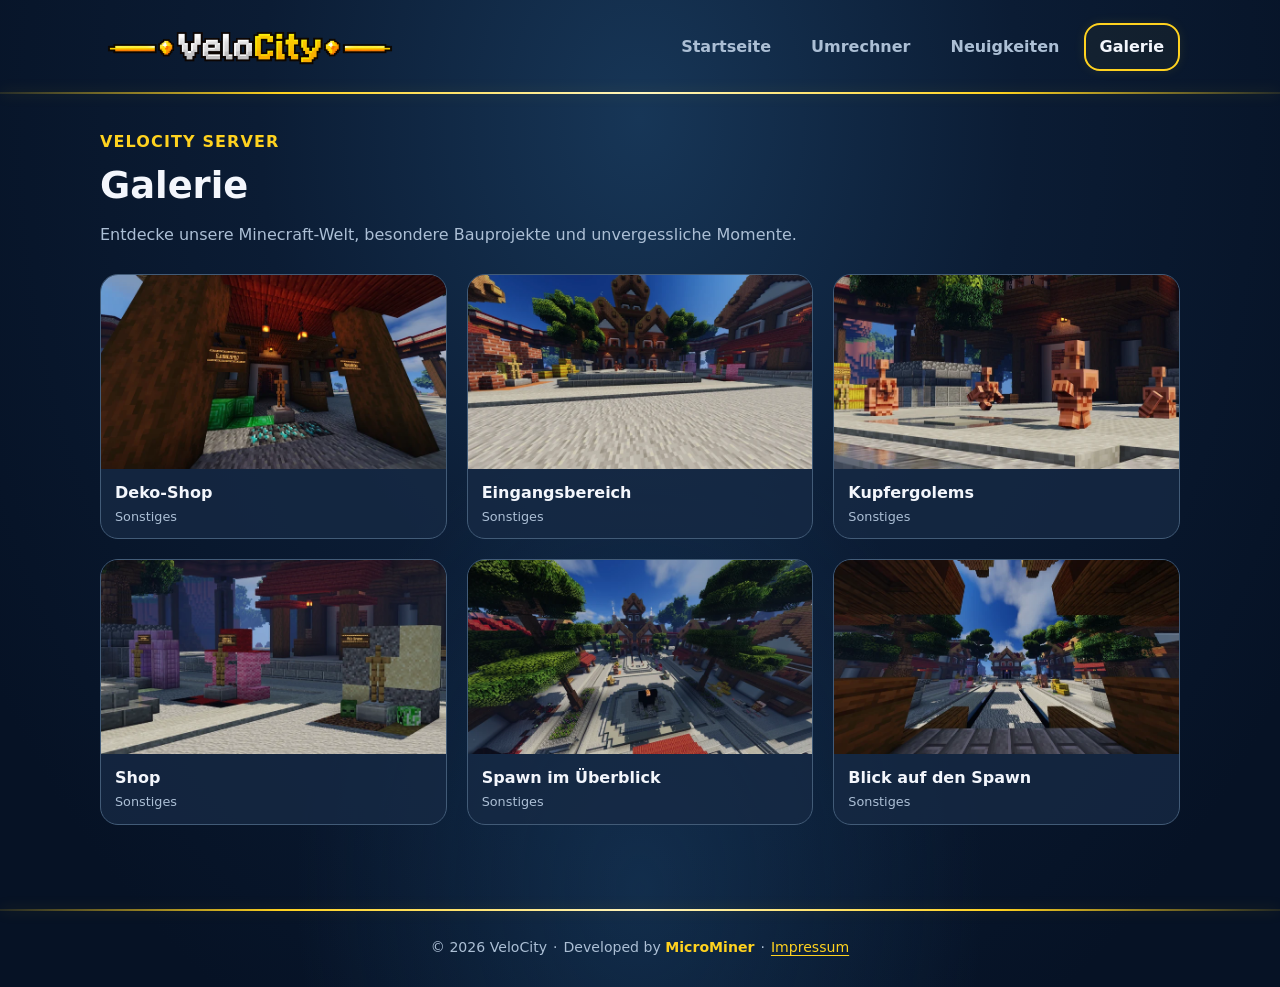
==== commit d5b4e2c4: "Simplify and centralize shared legal notice" ====
--- a/galerie.html
+++ b/galerie.html
@@ -78,57 +78,7 @@
       id="impressum"
       class="legal-dialog"
       aria-labelledby="impressumTitle"
-    >
-      <button
-        class="btn legal-close"
-        id="closeImpressum"
-        type="button"
-        aria-label="Impressum schliessen"
-        autofocus
-      >
-        ×
-      </button>
-      <h2 id="impressumTitle">Impressum</h2>
-      <dl class="legal-project">
-        <div>
-          <dt>Projekt</dt>
-          <dd>VeloCity Economy</dd>
-        </div>
-        <div>
-          <dt>Entwicklung</dt>
-          <dd>MicroMiner</dd>
-        </div>
-      </dl>
-      <h3>Beschreibung</h3>
-      <p>
-        VeloCity Economy ist eine unabhängige Web-Anwendung zur Verwaltung und
-        Berechnung von Itempreisen für einen privaten Minecraft-Server.
-      </p>
-      <h3>Rechtlicher Hinweis</h3>
-      <p>
-        Dieses Projekt ist ein unabhängiges Minecraft-Fanprojekt und steht in
-        keiner offiziellen Verbindung zu Mojang Studios oder Microsoft.
-      </p>
-      <h3>Kontakt / Betreiberangaben</h3>
-      <p class="legal-placeholder">
-        Platzhalter – die rechtlich erforderlichen Angaben werden später
-        ergänzt.
-      </p>
-      <dl class="legal-contact">
-        <div>
-          <dt>Betreiber/in</dt>
-          <dd>[Wird ergänzt]</dd>
-        </div>
-        <div>
-          <dt>Anschrift</dt>
-          <dd>[Wird ergänzt]</dd>
-        </div>
-        <div>
-          <dt>Kontakt / E-Mail</dt>
-          <dd>[Wird ergänzt]</dd>
-        </div>
-      </dl>
-    </dialog>
+    ></dialog>
     <dialog
       id="galleryDialog"
       class="gallery-dialog"
--- a/assets/css/styles.css
+++ b/assets/css/styles.css
@@ -1198,6 +1198,7 @@
   line-height: 1.55;
 }
 .legal-dialog::backdrop {
+  backdrop-filter: blur(4px);
   background: #050c18b3;
 }
 .legal-dialog h2 {
@@ -1213,6 +1214,7 @@
   color: var(--sub);
 }
 .legal-close {
+  color: var(--gold);
   position: absolute;
   top: 12px;
   right: 12px;
@@ -1232,18 +1234,21 @@
   margin-top: 5px;
 }
 .legal-dialog dt {
-  color: var(--sub);
+  color: var(--fg);
+  font-weight: 650;
   min-width: 110px;
 }
 .legal-dialog dd {
   margin: 0;
   overflow-wrap: anywhere;
 }
-.legal-dialog .legal-placeholder {
-  font-size: 0.85rem;
-}
-.legal-contact {
-  padding-top: 6px;
+.legal-divider {
+  border: 0;
+  border-top: 1px solid var(--line);
+  margin: 16px 0 12px;
+}
+.legal-copyright {
+  text-align: center;
 }
 @media (max-width: 400px) {
   .legal-dialog {
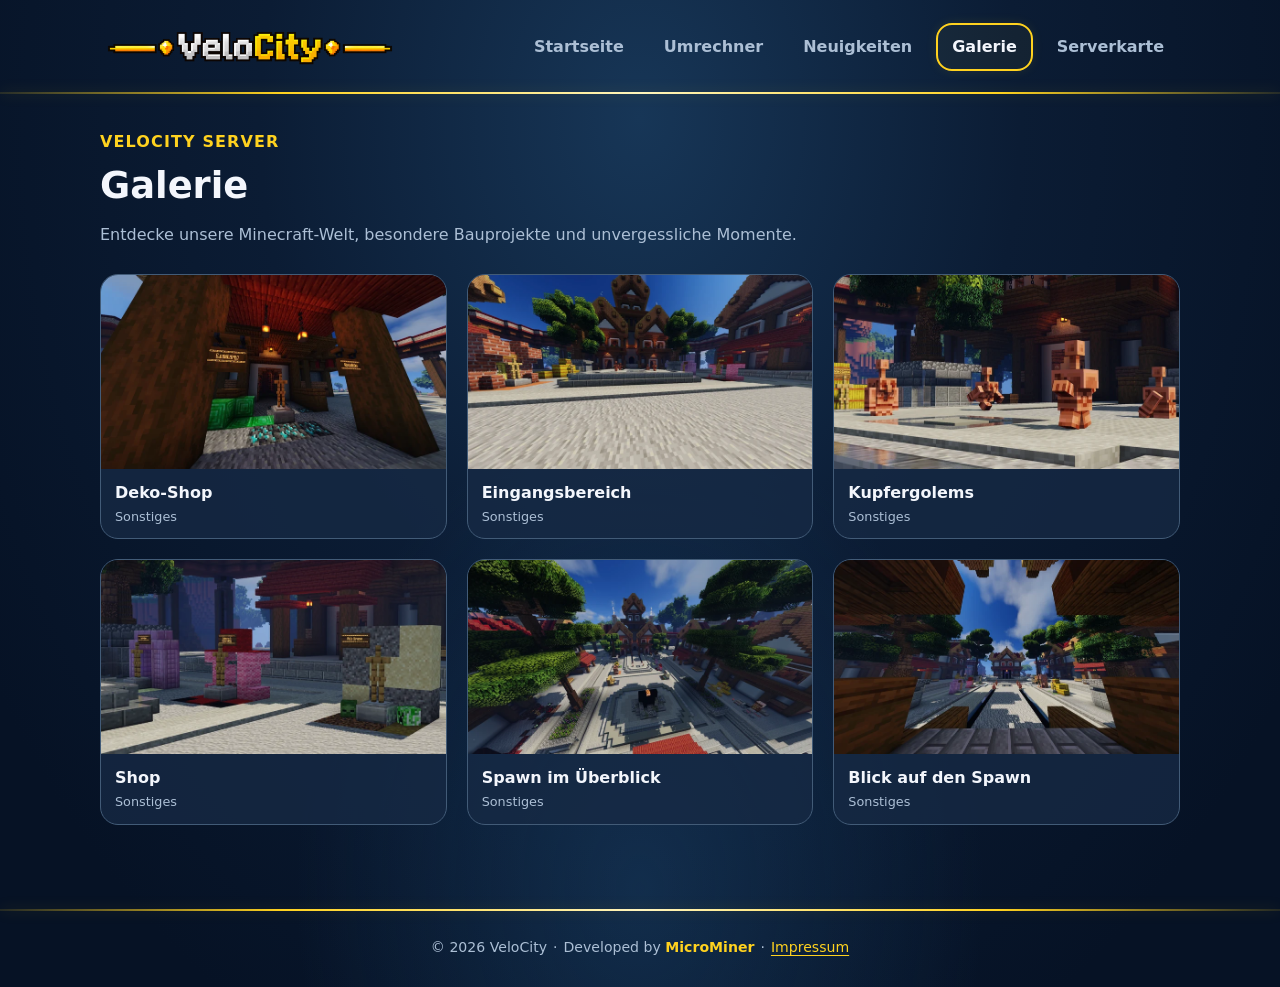
==== commit e0d8844f: "Add responsive BlueMap server map page with configured external access" ====
--- a/galerie.html
+++ b/galerie.html
@@ -37,6 +37,7 @@
           ><a class="nav-link" href="galerie.html" aria-current="page"
             >Galerie</a
           >
+          <a class="nav-link" href="serverkarte.html">Serverkarte</a>
         </nav>
       </header>
       <main class="portal-main">
@@ -120,7 +121,7 @@
       </div>
       <p id="galleryImageStatus" role="status"></p>
     </dialog>
-    <script src="assets/js/ui.js" defer></script>
+    <script src="assets/js/ui.js?v=legal-2" defer></script>
     <script src="assets/js/gallery.js" type="module"></script>
   </body>
 </html>
--- a/assets/css/styles.css
+++ b/assets/css/styles.css
@@ -1316,7 +1316,10 @@
 }
 /* Presentation states and layout overrides formerly embedded in markup/JS. */
 .converter-layout .target-fieldrow {
-  grid-template-columns: 1fr;
+  grid-template-columns: minmax(0, 1fr) minmax(0, 0.85fr);
+}
+.converter-layout .target-fieldrow > div {
+  grid-column: 2;
 }
 .management .fieldrow.new-item-prices {
   margin: 0;
@@ -1326,6 +1329,81 @@
 }
 .calc-feedback.is-error {
   color: #ffadad;
+}
+
+.converter-layout .rate {
+  display: grid;
+  gap: 4px;
+  padding-top: 0;
+  font-size: 0.9rem;
+  color: var(--text-primary);
+}
+.item-price-row {
+  width: 100%;
+  font: inherit;
+  color: inherit;
+  cursor: pointer;
+  text-align: left;
+  display: flex;
+  align-items: baseline;
+  justify-content: space-between;
+  gap: 10px;
+  padding: 5px 8px;
+  border: 1px solid transparent;
+  border-radius: 8px;
+  background: var(--input-bg);
+  min-width: 0;
+}
+.item-price-row.is-used {
+  border-color: var(--gold-line);
+  color: var(--accent-gold);
+}
+.item-price-row:hover:not(:disabled),
+.item-price-row:focus-visible {
+  border-color: var(--accent-gold);
+}
+.item-price-row:focus-visible {
+  outline: 2px solid var(--accent-gold);
+  outline-offset: 2px;
+}
+.item-price-row:disabled {
+  cursor: default;
+  opacity: 0.6;
+}
+.price-selection-hint {
+  color: var(--text-secondary);
+  font-size: 0.8rem;
+  margin: 8px 0;
+}
+.item-price-label {
+  font-weight: 500;
+  color: var(--text-secondary);
+}
+.item-price-value {
+  min-width: 0;
+  text-align: right;
+  font-variant-numeric: tabular-nums;
+  overflow-wrap: anywhere;
+}
+.item-price-value small {
+  font-size: 0.72rem;
+  font-weight: 400;
+  color: var(--text-secondary);
+}
+.item-price-default {
+  display: block;
+}
+
+@media (min-width: 721px) {
+  .converter-layout {
+    height: auto;
+    min-height: clamp(490px, calc(100dvh - 170px), 560px);
+  }
+  .converter-layout .card:first-child,
+  .converter-layout .card:last-child {
+    flex: 1 0 auto;
+    min-height: min-content;
+  }
 }
 
 /* Shared site chrome and landing page, based on the Startseite reference. */
@@ -1777,7 +1855,7 @@
   }
 }
 
-/* Four-page navigation: wrap instead of forcing the unchanged tool wider. */
+/* Shared navigation: wrap instead of forcing the unchanged tool wider. */
 .site-header {
   flex-wrap: wrap;
 }
@@ -1785,6 +1863,10 @@
   flex-wrap: wrap;
   min-width: 0;
 }
+@media (min-width: 1301px) {
+  .site-nav { gap: 12px; }
+  .nav-link { padding-inline: 18px; font-size: 18px; }
+}
 @media (min-width: 721px) and (max-width: 1300px) {
   .site-nav {
     gap: 8px;
@@ -1811,3 +1893,203 @@
     padding-inline: 8px;
   }
 }
+
+/* Compact header tool and movable, non-modal calculator. */
+.converter-tools {
+  display: flex;
+  align-items: center;
+  justify-content: flex-end;
+  gap: 10px;
+  min-width: 0;
+}
+.converter-tools .economy-status { margin-left: 0; min-width: 0; }
+.calculator-toggle {
+  display: grid;
+  place-items: center;
+  flex: 0 0 52px;
+  width: 52px;
+  height: 52px;
+  padding: 12px;
+  border: 1px solid var(--line);
+  border-radius: 12px;
+  color: var(--accent-gold);
+  background: rgba(11, 25, 45, 0.9);
+  cursor: pointer;
+}
+.calculator-toggle svg { width: 30px; height: 34px; flex: none; }
+.calculator-toggle:hover,
+.calculator-toggle[aria-expanded="true"] { border-color: var(--accent-gold); }
+.calculator-toggle:focus-visible,
+.calculator-close:focus-visible,
+.calculator-window h3:focus-visible { outline: 2px solid var(--accent-gold); outline-offset: 3px; }
+.calculator-window {
+  position: fixed;
+  inset: auto;
+  width: min(320px, calc(100vw - 16px));
+  max-height: calc(100dvh - 16px);
+  overflow: auto;
+  margin: 0;
+  padding: 16px;
+  border: 1px solid var(--line);
+  border-radius: 18px;
+  background: var(--bg-navy);
+  color: var(--text-primary);
+  box-shadow: 0 16px 48px rgba(4, 13, 28, 0.55);
+}
+.calculator-window-header { display: flex; align-items: center; gap: 10px; margin-bottom: 14px; }
+.calculator-window h3 {
+  flex: 1;
+  margin: 0;
+  padding: 6px 0;
+  text-align: left;
+  font-size: 1rem;
+  cursor: grab;
+  touch-action: none;
+  user-select: none;
+}
+.calculator-window h3.is-dragging { cursor: grabbing; }
+.calculator-close {
+  display: grid;
+  place-items: center;
+  padding: 0;
+  line-height: 1;
+  flex: 0 0 34px;
+  height: 34px;
+  border: 1px solid var(--danger);
+  border-radius: 9px;
+  background: rgba(255, 115, 129, 0.1);
+  color: var(--danger);
+  font-size: 1.5rem;
+  cursor: pointer;
+}
+.calculator-close svg { display: block; width: 20px; height: 20px; }
+.calculator-window .calc-grid { gap: 8px; margin-top: 12px; }
+.calculator-window .calc-grid .btn { height: 44px; padding: 6px; font-size: 1rem; }
+.calculator-window .calc-feedback { margin: 12px 0 0; font-size: 0.75rem; }
+.calculator-window .calc-screen input { min-width: 0; }
+.right-stack .result { padding: 32px 20px; text-align: center; }
+.right-stack .result .big { margin: 24px 0; line-height: 1.4; }
+.right-stack .result .flex { justify-content: center; }
+@media (min-width: 721px) {
+  .right-stack { display: flex; flex-direction: column; align-self: stretch; }
+  .right-stack .result { flex: 1; display: flex; flex-direction: column; justify-content: center; align-items: center; }
+}
+@media (max-width: 720px) {
+  .converter-tools { flex: 1 1 100%; width: 100%; }
+  .converter-tools .economy-status { flex: 1; width: auto; }
+}
+
+/* Inset result panel within the existing converter card. */
+.conversion-result-content {
+  width: 100%;
+  max-width: 560px;
+  min-width: 0;
+  margin-inline: auto;
+  padding: clamp(24px, 3vw, 40px) clamp(16px, 2vw, 28px);
+  border: 1px solid rgba(66, 91, 119, 0.55);
+  border-radius: var(--site-radius);
+  background: rgba(8, 19, 38, 0.66);
+  box-shadow: 0 8px 24px rgba(4, 13, 28, 0.14);
+}
+.right-stack .conversion-result-content .big {
+  font-size: clamp(1.2rem, 1.8vw, 1.8rem);
+  margin: 24px 0;
+  overflow-wrap: anywhere;
+}
+.conversion-result-content .flex { flex-wrap: wrap; }
+@media (max-width: 480px) {
+  .right-stack .result { padding: 20px 12px; }
+  .conversion-result-content { padding: 24px 14px; }
+  .conversion-result-content .btn { padding: 9px 10px; font-size: 0.85rem; }
+}
+
+/* Header tools share a fixed square; the glyph stays exactly in its centre. */
+.calculator-toggle { padding: 0; grid-template-columns: minmax(0, 1fr); }
+.calculator-toggle svg { display: block; justify-self: center; align-self: center; }
+.layout-toggle svg { width: 28px; height: 28px; }
+.layout-toggle[aria-pressed="true"] { border-color: var(--accent-gold); background: var(--bg-blue); }
+.calculator-window .calc-screen { display: grid; grid-template-columns: minmax(0, 1fr) 36px 36px; }
+.calculator-window .calc-screen .btn { padding-inline: 0; }
+@media (min-width: 721px) {
+  .converter-layout-two .hero-grid { grid-template-columns: minmax(0, 1fr); }
+  .converter-layout-two .converter-layout {
+    display: grid;
+    grid-template-columns: minmax(0, 1fr) 40px minmax(0, 1fr);
+    column-gap: 8px;
+    height: auto;
+    min-height: 0;
+    align-items: stretch;
+  }
+  .converter-layout-two .swap-slot .swap-icon { transform: none; }
+  .converter-layout-two .swap-slot .swap { width: 36px; height: 52px; font-size: 1.1rem; }
+  .converter-layout-two .right-stack {
+    width: 100%;
+    min-width: 0;
+    justify-self: center;
+    margin-top: 8px;
+  }
+}
+@media (min-width: 721px) and (max-width: 1000px) {
+  .converter-main .top { height: auto; min-height: 88px; flex-wrap: wrap; gap: 12px; padding-bottom: 14px; }
+}
+@media (max-width: 600px) {
+  .converter-tools { flex-wrap: wrap; justify-content: flex-start; }
+  .converter-tools .economy-status { flex: 1 1 100%; width: 100%; }
+}
+
+/* One movable group for all three compact converter cards. */
+.converter-wrapper {
+  width: 100%;
+  min-width: 0;
+  padding: clamp(20px, 3vw, 44px);
+  border: 1px solid rgba(66, 91, 119, 0.65);
+  border-radius: 24px;
+  background: rgba(8, 19, 38, 0.5);
+  box-shadow: var(--panel-shadow);
+}
+.converter-wrapper > .hero-grid {
+  width: 100%;
+  max-width: 1120px;
+  min-width: 0;
+  margin-inline: auto;
+  align-items: stretch;
+}
+.converter-wrapper .converter-layout {
+  height: auto;
+  min-height: 0;
+}
+.converter-wrapper .converter-layout .card {
+  padding: 16px;
+}
+.converter-wrapper .right-stack .result {
+  background: var(--panel);
+  border-color: var(--line);
+  padding: 24px 18px;
+}
+.converter-wrapper .conversion-result-content {
+  padding: 28px 18px;
+}
+.converter-wrapper .conversion-result-content .big {
+  font-size: clamp(1.15rem, 1.6vw, 1.6rem);
+  margin-block: 20px;
+}
+@media (max-width: 720px) {
+  .converter-wrapper { padding: 14px; border-radius: 20px; }
+  .converter-wrapper > .hero-grid { display: grid; grid-template-columns: minmax(0, 1fr); gap: 12px; }
+  .converter-wrapper .card { margin-bottom: 0; }
+  .converter-wrapper .swap-slot { margin: 0 auto; }
+}
+@media (max-width: 400px) {
+  .converter-wrapper { padding: 10px; }
+  .converter-wrapper .converter-layout .card { padding: 12px; }
+  .converter-wrapper .right-stack .result { padding: 16px 10px; }
+  .converter-wrapper .conversion-result-content { padding: 22px 12px; }
+}
+.converter-wrapper .converter-layout input { height: 40px; min-height: 0; padding: 8px 10px; font-size: 0.95rem; }
+.converter-wrapper .converter-layout .fieldrow { margin-top: 12px; padding-top: 0; }
+.converter-wrapper .item-price-row { padding: 4px 8px; font-size: 0.85rem; }
+.converter-wrapper .quantity-shortcuts .btn { padding: 4px 9px; min-height: 26px; }
+
+/* A stable three-line result in either converter layout. */
+.result-value-line { display: block; text-align: center; }
+.result-equals { display: block; margin-block: 10px; font-size: 1.1rem; font-weight: 500; color: var(--text-secondary); text-align: center; }
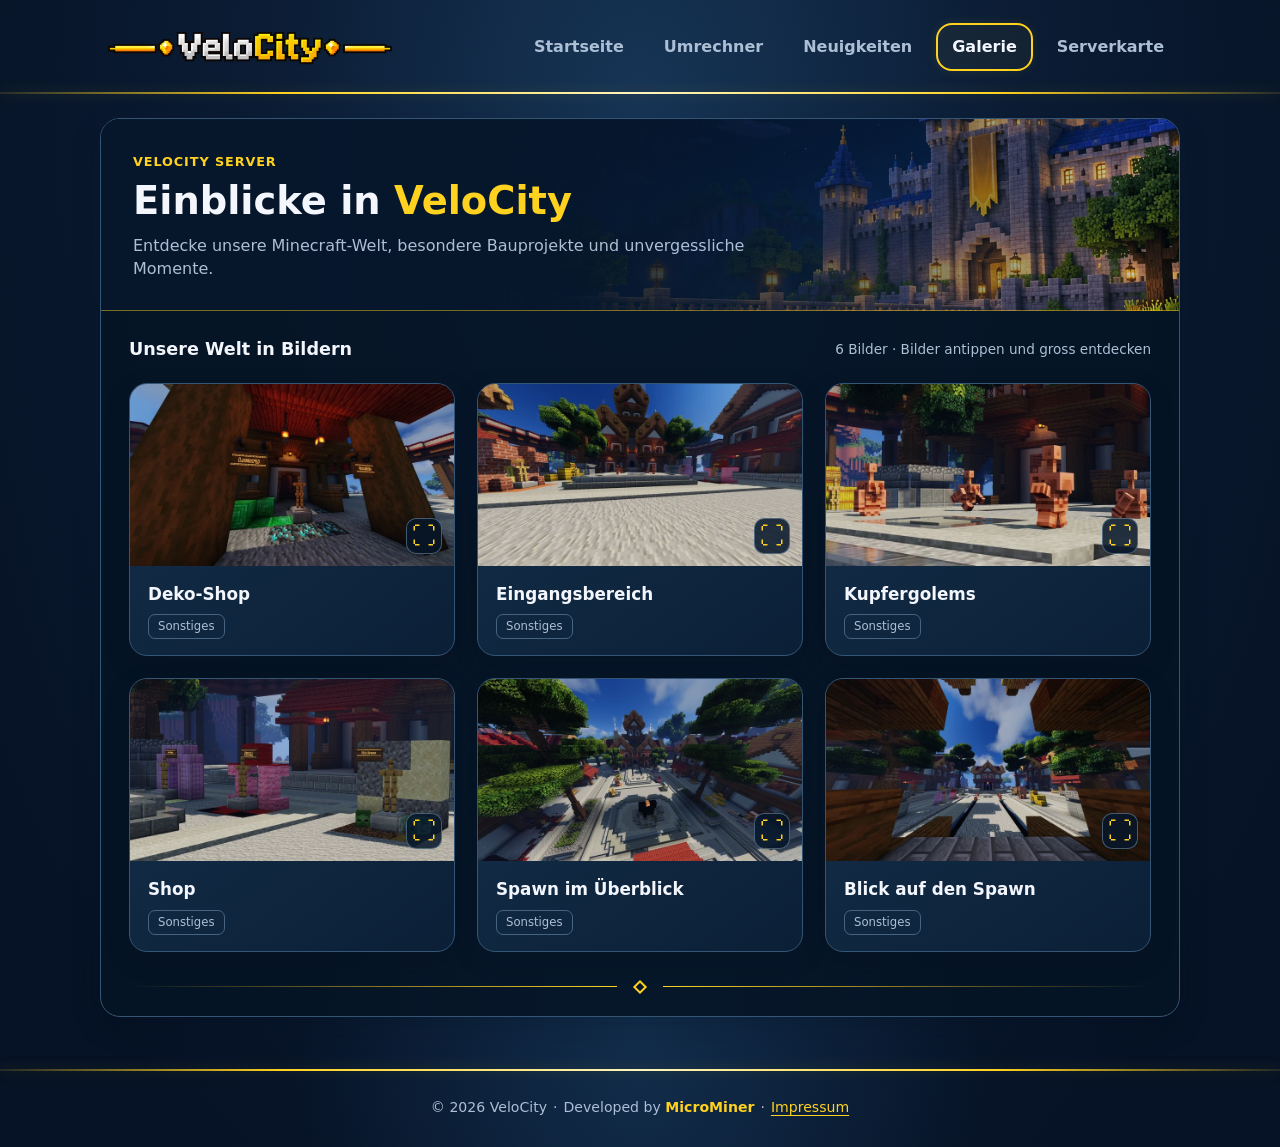
==== commit 540c9986: "Refresh gallery design and open images in a viewport-filling viewer" ====
--- a/galerie.html
+++ b/galerie.html
@@ -16,8 +16,9 @@
     />
     <link rel="stylesheet" href="assets/css/styles.css" />
     <link rel="stylesheet" href="assets/css/portal.css" />
+    <link rel="stylesheet" href="assets/css/gallery.css?v=gallery-2" />
   </head>
-  <body class="site-page portal-page">
+  <body class="site-page portal-page gallery-page">
     <div class="wrap">
       <header class="site-header">
         <a
@@ -40,15 +41,16 @@
           <a class="nav-link" href="serverkarte.html">Serverkarte</a>
         </nav>
       </header>
-      <main class="portal-main">
-        <header class="portal-heading">
+      <main class="portal-main"><div class="gallery-shell">
+        <header class="portal-heading gallery-hero">
           <div class="brand">VELOCITY SERVER</div>
-          <h1>Galerie</h1>
+          <h1>Einblicke in <span>VeloCity</span></h1>
           <p>
             Entdecke unsere Minecraft-Welt, besondere Bauprojekte und
             unvergessliche Momente.
           </p>
         </header>
+        <div class="gallery-heading"><h2>Unsere Welt in Bildern</h2><p><span id="galleryTotal"></span> · Bilder antippen und gross entdecken</p></div>
         <section
           id="galleryGrid"
           class="gallery-grid"
@@ -63,7 +65,8 @@
             Bitte JavaScript aktivieren, um die Galerie zu laden.
           </p></noscript
         >
-      </main>
+        <div class="gallery-ornament" aria-hidden="true"><span></span></div>
+      </div></main>
       <footer class="foot">
         <span>© 2026 VeloCity</span><span aria-hidden="true">·</span
         ><span
@@ -80,48 +83,23 @@
       class="legal-dialog"
       aria-labelledby="impressumTitle"
     ></dialog>
-    <dialog
-      id="galleryDialog"
-      class="gallery-dialog"
-      aria-labelledby="galleryTitle"
-    >
-      <button
-        id="galleryClose"
-        class="btn gallery-close"
-        type="button"
-        aria-label="Bildansicht schliessen"
-        autofocus
-      >
-        ×
-      </button>
+    <dialog id="galleryDialog" class="gallery-dialog" aria-labelledby="galleryTitle">
       <figure>
-        <img id="galleryFullImage" alt="" width="1920" height="1017" />
-        <figcaption>
-          <h2 id="galleryTitle"></h2>
-          <p id="galleryDescription"></p>
-        </figcaption>
+        <img id="galleryFullImage" alt="" width="1920" height="1017" draggable="false" />
+        <figcaption><h2 id="galleryTitle"></h2><p id="galleryDescription"></p></figcaption>
       </figure>
-      <div class="gallery-controls">
-        <button
-          id="galleryPrevious"
-          class="btn"
-          type="button"
-          aria-label="Vorheriges Bild"
-        >
-          ←</button
-        ><span id="galleryPosition" role="status" aria-live="polite"></span
-        ><button
-          id="galleryNext"
-          class="btn"
-          type="button"
-          aria-label="Nächstes Bild"
-        >
-          →
-        </button>
+      <div class="gallery-viewer-top">
+        <span id="galleryPosition" role="status" aria-live="polite"></span>
+        <div class="gallery-viewer-actions">
+          <button id="galleryFullscreen" class="gallery-viewer-button" type="button" aria-label="Browser-Vollbild aktivieren" hidden>⛶</button>
+          <button id="galleryClose" class="gallery-viewer-button gallery-close" type="button" aria-label="Bildansicht schliessen" autofocus>×</button>
+        </div>
       </div>
+      <button id="galleryPrevious" class="gallery-viewer-button gallery-previous" type="button" aria-label="Vorheriges Bild">‹</button>
+      <button id="galleryNext" class="gallery-viewer-button gallery-next" type="button" aria-label="Nächstes Bild">›</button>
       <p id="galleryImageStatus" role="status"></p>
     </dialog>
     <script src="assets/js/ui.js?v=legal-2" defer></script>
-    <script src="assets/js/gallery.js" type="module"></script>
+    <script src="assets/js/gallery.js?v=gallery-2" type="module"></script>
   </body>
 </html>
--- a/assets/css/gallery.css
+++ b/assets/css/gallery.css
@@ -0,0 +1,50 @@
+/* Gallery: shared VeloCity surfaces, viewport-filling image viewer. */
+.gallery-page .portal-main {padding:24px 0 28px;}
+.gallery-shell {padding:0 28px 24px;border:1px solid #355574;border-radius:20px;background:rgba(5,20,37,.86);box-shadow:var(--panel-shadow);overflow:hidden;}
+.gallery-page .gallery-hero {margin:0 -28px 26px;padding:34px 32px 30px;border-bottom:1px solid var(--gold-line);background:linear-gradient(90deg,#06172c 12%,rgba(6,23,44,.94) 43%,rgba(6,23,44,.18)),url('../images/velocity-castle-night.webp') right 44%/cover;}
+.gallery-hero .brand {font-size:.8rem;}
+.gallery-page .gallery-hero h1 {font-size:clamp(1.9rem,3vw,2.6rem);margin:6px 0 10px;line-height:1.2;}
+.gallery-hero h1 span {color:var(--accent-gold);}
+.gallery-hero p {max-width:680px;}
+.gallery-heading {display:flex;align-items:center;justify-content:space-between;gap:16px;margin-bottom:20px;}
+.gallery-heading h2 {font-size:1.1rem;margin:0;}
+.gallery-heading p {font-size:.85rem;color:var(--text-secondary);margin:0;}
+.gallery-page .gallery-grid {gap:22px;}
+.gallery-page .gallery-card {position:relative;background:linear-gradient(145deg,#152f4a,#0b2037);border-color:#355574;box-shadow:0 8px 24px #020c1c30;transition:transform 160ms ease,border-color 160ms ease,box-shadow 160ms ease;}
+.gallery-page .gallery-card:hover {border-color:var(--accent-gold);transform:translateY(-3px);box-shadow:0 12px 28px #020c1c60;}
+.gallery-media {position:relative;display:block;overflow:hidden;background:var(--input-bg);}
+.gallery-media img {display:block;width:100%;height:auto;aspect-ratio:16/9;object-fit:cover;transition:transform 240ms ease;}
+.gallery-card:hover .gallery-media img {transform:scale(1.035);}
+.gallery-expand {position:absolute;right:12px;bottom:12px;display:grid;place-items:center;width:36px;height:36px;border:1px solid #8eb2cc70;border-radius:10px;background:#07172bd9;color:var(--accent-gold);font-size:1.5rem;}
+.gallery-page .gallery-caption {padding:16px 18px;gap:8px;}
+.gallery-page .gallery-card-title {font-size:1.05rem;font-weight:750;}
+.gallery-page .gallery-category {align-self:flex-start;padding:3px 9px;border:1px solid #46647f;border-radius:7px;font-size:.73rem;color:var(--text-secondary);}
+.gallery-ornament {display:flex;align-items:center;gap:18px;margin:30px 0 0;}
+.gallery-ornament:before,.gallery-ornament:after {content:"";flex:1;height:1px;background:linear-gradient(90deg,transparent,var(--accent-gold));}
+.gallery-ornament:after {transform:rotate(180deg);}
+.gallery-ornament span {width:10px;height:10px;border:2px solid var(--accent-gold);transform:rotate(45deg);}
+.gallery-page #galleryStatus:empty {display:none;}
+html.gallery-viewer-open,html.gallery-viewer-open body {overflow:hidden;}
+.gallery-page .gallery-dialog {position:fixed;inset:0;width:100%;height:100%;height:100dvh;max-width:none;max-height:none;margin:0;padding:0;border:0;border-radius:0;background:#040b15;color:var(--text-primary);overflow:hidden;overscroll-behavior:contain;}
+.gallery-page .gallery-dialog::backdrop {background:#040b15;opacity:1;}
+.gallery-page .gallery-dialog figure {position:absolute;inset:0;margin:0;}
+.gallery-page .gallery-dialog figure>img {width:100%;height:100%;max-height:none;object-fit:contain;touch-action:pinch-zoom;}
+.gallery-page .gallery-dialog.is-loading figure>img {opacity:.3;}
+.gallery-page .gallery-dialog figcaption {position:absolute;inset:auto 0 0;padding:42px max(70px,env(safe-area-inset-right)) max(20px,env(safe-area-inset-bottom));text-align:center;background:linear-gradient(transparent,rgba(4,11,21,.92));pointer-events:none;}
+.gallery-page .gallery-dialog h2 {font-size:1rem;margin:0;line-height:1.4;}
+.gallery-page .gallery-dialog figcaption p {margin:6px auto 0;max-width:760px;max-height:15vh;overflow:auto;pointer-events:auto;}
+.gallery-viewer-top {position:absolute;inset:0 0 auto;display:flex;align-items:center;justify-content:space-between;gap:16px;padding:max(14px,env(safe-area-inset-top)) max(16px,env(safe-area-inset-right)) 26px max(16px,env(safe-area-inset-left));background:linear-gradient(rgba(4,11,21,.8),transparent);pointer-events:none;}
+#galleryPosition {font-size:.9rem;font-weight:650;font-variant-numeric:tabular-nums;}
+.gallery-viewer-actions {display:flex;gap:10px;pointer-events:auto;}
+.gallery-page .gallery-viewer-button {display:grid;place-items:center;width:46px;height:46px;padding:0;border:1px solid #819bb875;border-radius:12px;background:#0b1d32d9;color:var(--text-primary);font-size:1.8rem;line-height:1;cursor:pointer;touch-action:manipulation;}
+.gallery-page .gallery-close {position:static;color:var(--danger);border-color:#ff738180;font-size:2rem;}
+.gallery-viewer-button:hover {background:#203b55;}
+.gallery-viewer-button:focus-visible {outline:2px solid var(--accent-gold);outline-offset:3px;}
+.gallery-page .gallery-previous,.gallery-page .gallery-next {position:absolute;top:50%;transform:translateY(-50%);font-size:2.4rem;}
+.gallery-previous {left:max(16px,env(safe-area-inset-left));}
+.gallery-next {right:max(16px,env(safe-area-inset-right));}
+.gallery-page #galleryImageStatus:not(:empty) {position:absolute;left:50%;top:50%;transform:translate(-50%,-50%);margin:0;padding:16px 20px;max-width:calc(100% - 140px);border-radius:12px;background:#0b1d32ed;color:var(--text-primary);text-align:center;}
+.gallery-page [hidden] {display:none!important;}
+@media(max-width:760px){.gallery-heading{align-items:flex-start;flex-direction:column;gap:6px}.gallery-page .gallery-grid{gap:18px}.gallery-shell{padding:0 16px 20px}.gallery-page .gallery-hero{margin-inline:-16px;padding:28px 22px}.gallery-page .gallery-caption{padding:14px 16px}}
+@media(max-width:600px){.gallery-page .gallery-dialog figcaption{padding-inline:24px;padding-bottom:max(20px,env(safe-area-inset-bottom))}.gallery-page .gallery-viewer-button{width:44px;height:44px}.gallery-previous{left:8px}.gallery-next{right:8px}.gallery-page #galleryImageStatus:not(:empty){max-width:calc(100% - 120px);width:260px;font-size:.85rem}}
+@media(prefers-reduced-motion:reduce){.gallery-page .gallery-card,.gallery-media img{transition:none}.gallery-page .gallery-card:hover,.gallery-card:hover .gallery-media img{transform:none}}
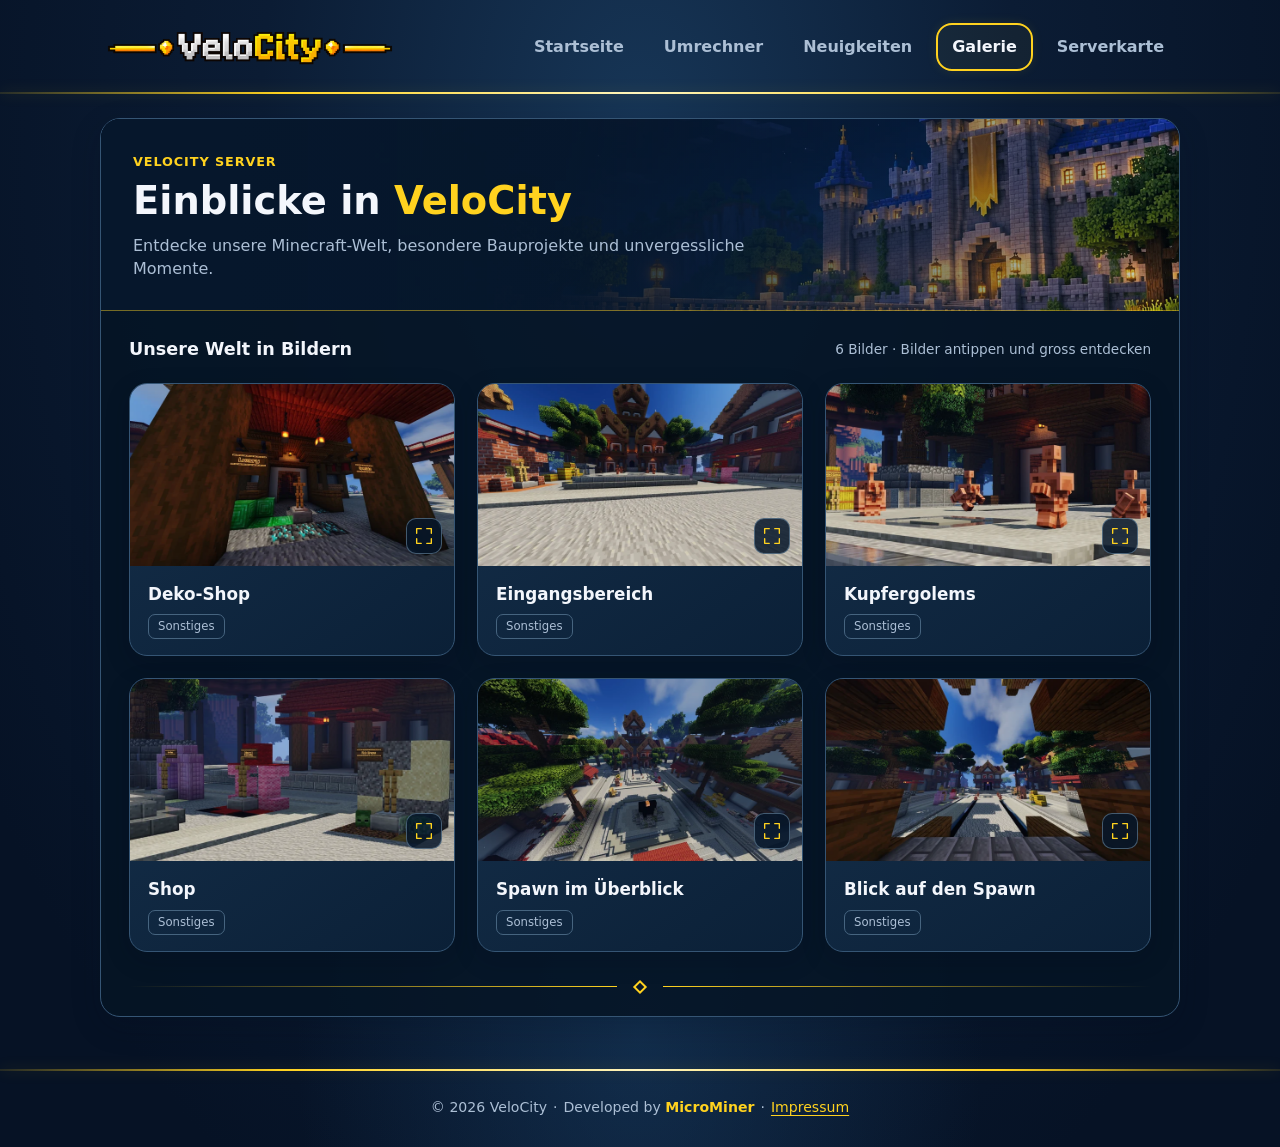
==== commit 032dde75: "Centre gallery SVG controls and refine homepage and converter icons" ====
--- a/galerie.html
+++ b/galerie.html
@@ -17,6 +17,7 @@
     <link rel="stylesheet" href="assets/css/styles.css" />
     <link rel="stylesheet" href="assets/css/portal.css" />
     <link rel="stylesheet" href="assets/css/gallery.css?v=gallery-2" />
+    <link rel="stylesheet" href="assets/css/icons.css?v=icons-1" />
   </head>
   <body class="site-page portal-page gallery-page">
     <div class="wrap">
@@ -91,15 +92,15 @@
       <div class="gallery-viewer-top">
         <span id="galleryPosition" role="status" aria-live="polite"></span>
         <div class="gallery-viewer-actions">
-          <button id="galleryFullscreen" class="gallery-viewer-button" type="button" aria-label="Browser-Vollbild aktivieren" hidden>⛶</button>
-          <button id="galleryClose" class="gallery-viewer-button gallery-close" type="button" aria-label="Bildansicht schliessen" autofocus>×</button>
+          <button id="galleryFullscreen" class="gallery-viewer-button" type="button" aria-label="Browser-Vollbild aktivieren" hidden><svg viewBox="0 0 24 24" fill="none" stroke="currentColor" stroke-width="1.5" stroke-linecap="round" stroke-linejoin="round" aria-hidden="true" focusable="false"><path d="M9 4H4v5m11-5h5v5M4 15v5h5m11-5v5h-5"/></svg></button>
+          <button id="galleryClose" class="gallery-viewer-button gallery-close" type="button" aria-label="Bildansicht schliessen" autofocus><svg viewBox="0 0 24 24" fill="none" stroke="currentColor" stroke-width="1.5" stroke-linecap="round" stroke-linejoin="round" aria-hidden="true" focusable="false"><path d="m6 6 12 12M18 6 6 18"/></svg></button>
         </div>
       </div>
-      <button id="galleryPrevious" class="gallery-viewer-button gallery-previous" type="button" aria-label="Vorheriges Bild">‹</button>
-      <button id="galleryNext" class="gallery-viewer-button gallery-next" type="button" aria-label="Nächstes Bild">›</button>
+      <button id="galleryPrevious" class="gallery-viewer-button gallery-previous" type="button" aria-label="Vorheriges Bild"><svg viewBox="0 0 24 24" fill="none" stroke="currentColor" stroke-width="1.5" stroke-linecap="round" stroke-linejoin="round" aria-hidden="true" focusable="false"><path d="m15.5 5-7 7 7 7"/></svg></button>
+      <button id="galleryNext" class="gallery-viewer-button gallery-next" type="button" aria-label="Nächstes Bild"><svg viewBox="0 0 24 24" fill="none" stroke="currentColor" stroke-width="1.5" stroke-linecap="round" stroke-linejoin="round" aria-hidden="true" focusable="false"><path d="m8.5 5 7 7-7 7"/></svg></button>
       <p id="galleryImageStatus" role="status"></p>
     </dialog>
     <script src="assets/js/ui.js?v=legal-2" defer></script>
-    <script src="assets/js/gallery.js?v=gallery-2" type="module"></script>
+    <script src="assets/js/gallery.js?v=gallery-icons-1" type="module"></script>
   </body>
 </html>
--- a/assets/css/icons.css
+++ b/assets/css/icons.css
@@ -0,0 +1,12 @@
+/* Vector symbols use a centred SVG box, independent of font glyph metrics. */
+.gallery-page .gallery-viewer-button {display:flex;align-items:center;justify-content:center;padding:0;line-height:0;}
+.gallery-page .gallery-viewer-button svg {display:block;width:24px;height:24px;flex:none;pointer-events:none;}
+.gallery-page .gallery-previous svg,.gallery-page .gallery-next svg {width:26px;height:26px;}
+.gallery-page .gallery-expand {display:flex;align-items:center;justify-content:center;line-height:0;}
+.gallery-page .gallery-expand svg {display:block;width:22px;height:22px;flex:none;}
+.home-page .home-server-icon,.home-page .home-feature-icon {align-items:center;justify-content:center;}
+.home-page .home-button svg,.home-page .home-feature-icon svg,.home-page .home-server-icon svg {display:block;flex-shrink:0;}
+.calculator-toggle {padding:0;align-items:center;justify-content:center;}
+.calculator-toggle svg {display:block;width:30px;height:32px;flex:none;pointer-events:none;}
+.calculator-toggle.layout-toggle svg {width:29px;height:29px;}
+.calculator-close {align-items:center;justify-content:center;}
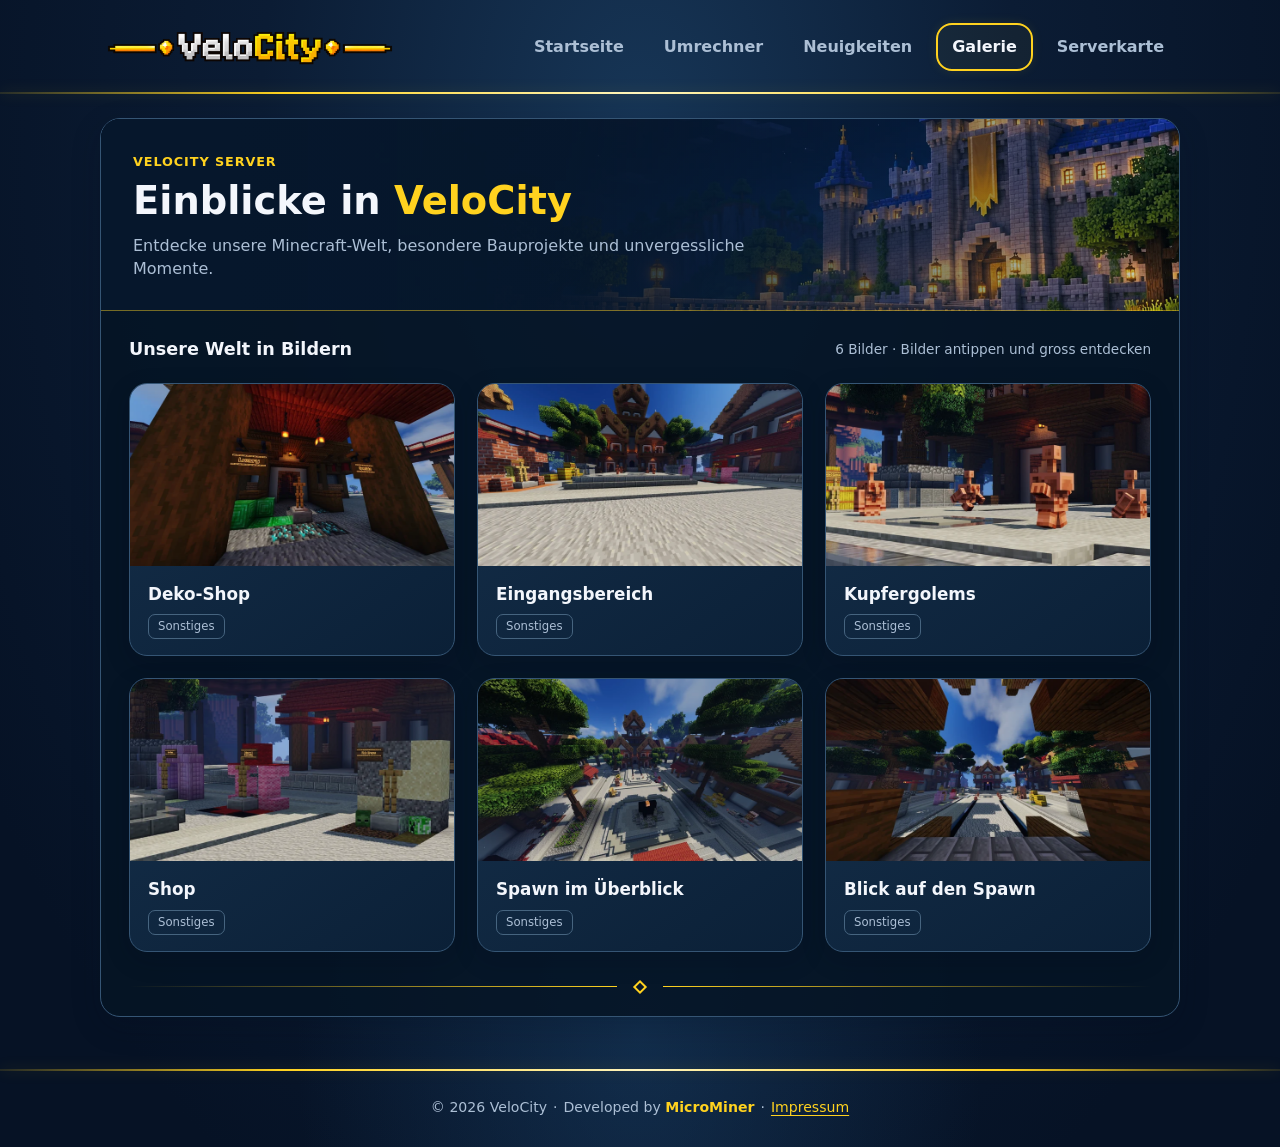
==== commit 7327696a: "Simplify gallery viewer and explicitly centre remaining controls" ====
--- a/galerie.html
+++ b/galerie.html
@@ -16,8 +16,8 @@
     />
     <link rel="stylesheet" href="assets/css/styles.css" />
     <link rel="stylesheet" href="assets/css/portal.css" />
-    <link rel="stylesheet" href="assets/css/gallery.css?v=gallery-2" />
-    <link rel="stylesheet" href="assets/css/icons.css?v=icons-1" />
+    <link rel="stylesheet" href="assets/css/gallery.css?v=gallery-3" />
+    <link rel="stylesheet" href="assets/css/icons.css?v=icons-2" />
   </head>
   <body class="site-page portal-page gallery-page">
     <div class="wrap">
@@ -92,7 +92,6 @@
       <div class="gallery-viewer-top">
         <span id="galleryPosition" role="status" aria-live="polite"></span>
         <div class="gallery-viewer-actions">
-          <button id="galleryFullscreen" class="gallery-viewer-button" type="button" aria-label="Browser-Vollbild aktivieren" hidden><svg viewBox="0 0 24 24" fill="none" stroke="currentColor" stroke-width="1.5" stroke-linecap="round" stroke-linejoin="round" aria-hidden="true" focusable="false"><path d="M9 4H4v5m11-5h5v5M4 15v5h5m11-5v5h-5"/></svg></button>
           <button id="galleryClose" class="gallery-viewer-button gallery-close" type="button" aria-label="Bildansicht schliessen" autofocus><svg viewBox="0 0 24 24" fill="none" stroke="currentColor" stroke-width="1.5" stroke-linecap="round" stroke-linejoin="round" aria-hidden="true" focusable="false"><path d="m6 6 12 12M18 6 6 18"/></svg></button>
         </div>
       </div>
@@ -101,6 +100,6 @@
       <p id="galleryImageStatus" role="status"></p>
     </dialog>
     <script src="assets/js/ui.js?v=legal-2" defer></script>
-    <script src="assets/js/gallery.js?v=gallery-icons-1" type="module"></script>
+    <script src="assets/js/gallery.js?v=gallery-3" type="module"></script>
   </body>
 </html>
--- a/assets/css/gallery.css
+++ b/assets/css/gallery.css
@@ -15,7 +15,6 @@
 .gallery-media {position:relative;display:block;overflow:hidden;background:var(--input-bg);}
 .gallery-media img {display:block;width:100%;height:auto;aspect-ratio:16/9;object-fit:cover;transition:transform 240ms ease;}
 .gallery-card:hover .gallery-media img {transform:scale(1.035);}
-.gallery-expand {position:absolute;right:12px;bottom:12px;display:grid;place-items:center;width:36px;height:36px;border:1px solid #8eb2cc70;border-radius:10px;background:#07172bd9;color:var(--accent-gold);font-size:1.5rem;}
 .gallery-page .gallery-caption {padding:16px 18px;gap:8px;}
 .gallery-page .gallery-card-title {font-size:1.05rem;font-weight:750;}
 .gallery-page .gallery-category {align-self:flex-start;padding:3px 9px;border:1px solid #46647f;border-radius:7px;font-size:.73rem;color:var(--text-secondary);}
--- a/assets/css/icons.css
+++ b/assets/css/icons.css
@@ -1,9 +1,8 @@
 /* Vector symbols use a centred SVG box, independent of font glyph metrics. */
-.gallery-page .gallery-viewer-button {display:flex;align-items:center;justify-content:center;padding:0;line-height:0;}
-.gallery-page .gallery-viewer-button svg {display:block;width:24px;height:24px;flex:none;pointer-events:none;}
+.gallery-page .gallery-viewer-button {position:relative;display:block;padding:0;line-height:0;}
+.gallery-page .gallery-previous,.gallery-page .gallery-next {position:absolute;}
+.gallery-page .gallery-viewer-button svg {position:absolute;left:50%;top:50%;transform:translate(-50%,-50%);display:block;width:24px;height:24px;margin:0;pointer-events:none;}
 .gallery-page .gallery-previous svg,.gallery-page .gallery-next svg {width:26px;height:26px;}
-.gallery-page .gallery-expand {display:flex;align-items:center;justify-content:center;line-height:0;}
-.gallery-page .gallery-expand svg {display:block;width:22px;height:22px;flex:none;}
 .home-page .home-server-icon,.home-page .home-feature-icon {align-items:center;justify-content:center;}
 .home-page .home-button svg,.home-page .home-feature-icon svg,.home-page .home-server-icon svg {display:block;flex-shrink:0;}
 .calculator-toggle {padding:0;align-items:center;justify-content:center;}
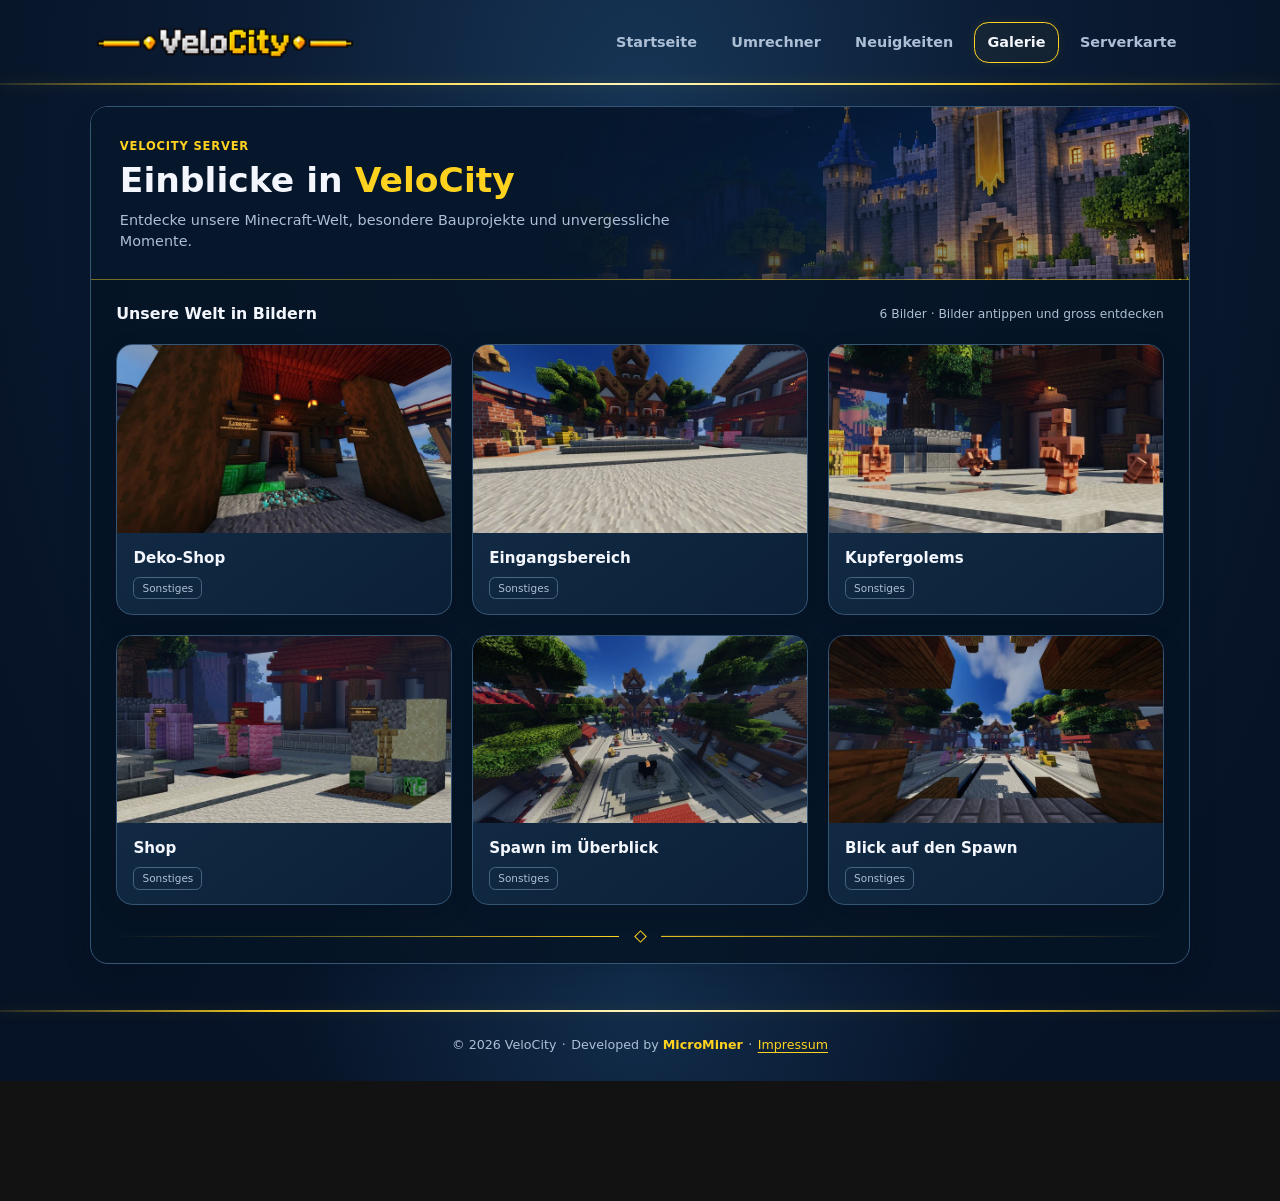
==== commit 62839a95: "Apply compact 90 percent desktop density while preserving mobile and fullscreen behavior" ====
--- a/galerie.html
+++ b/galerie.html
@@ -14,9 +14,9 @@
       sizes="48x48"
       href="assets/images/favicon.png"
     />
-    <link rel="stylesheet" href="assets/css/styles.css" />
-    <link rel="stylesheet" href="assets/css/portal.css" />
-    <link rel="stylesheet" href="assets/css/gallery.css?v=gallery-3" />
+    <link rel="stylesheet" href="assets/css/styles.css?v=desktop-density-1" />
+    <link rel="stylesheet" href="assets/css/portal.css?v=desktop-density-1" />
+    <link rel="stylesheet" href="assets/css/gallery.css?v=desktop-density-1" />
     <link rel="stylesheet" href="assets/css/icons.css?v=icons-2" />
   </head>
   <body class="site-page portal-page gallery-page">
--- a/assets/css/styles.css
+++ b/assets/css/styles.css
@@ -1,6 +1,8 @@
 /* Shared VeloCity palette. Legacy variable names remain aliases for the tool. */
 :root {
   color-scheme: dark;
+  --site-scale: 1;
+  zoom: var(--site-scale);
   --bg-dark: #081326;
   --bg-navy: #0c1d35;
   --bg-blue: #142b49;
@@ -40,7 +42,7 @@
     -apple-system,
     Segoe UI,
     sans-serif;
-  min-height: 100vh;
+  min-height: calc(100vh / var(--site-scale));
   padding: 20px 12px;
 }
 .top {
@@ -1504,7 +1506,7 @@
   outline-offset: 4px;
 }
 .home-page .wrap {
-  min-height: 100svh;
+  min-height: calc(100svh / var(--site-scale));
   display: flex;
   flex-direction: column;
 }
@@ -2093,3 +2095,12 @@
 /* A stable three-line result in either converter layout. */
 .result-value-line { display: block; text-align: center; }
 .result-equals { display: block; margin-block: 10px; font-size: 1.1rem; font-weight: 500; color: var(--text-secondary); text-align: center; }
+
+/* Compact desktop view, equivalent in scale to 90% browser zoom.
+   Small screens retain their original text and touch target sizes.
+   Browsers without CSS zoom retain the unscaled layout. */
+@supports (zoom: 1) {
+  @media (min-width: 1100px) {
+    :root { --site-scale: 0.9; }
+  }
+}
--- a/assets/css/portal.css
+++ b/assets/css/portal.css
@@ -1,6 +1,6 @@
 /* Portal additions share the established tokens; the converter does not load this file. */
 .portal-page .wrap {
-  min-height: 100svh;
+  min-height: calc(100svh / var(--site-scale));
   display: flex;
   flex-direction: column;
 }
--- a/assets/css/gallery.css
+++ b/assets/css/gallery.css
@@ -24,7 +24,7 @@
 .gallery-ornament span {width:10px;height:10px;border:2px solid var(--accent-gold);transform:rotate(45deg);}
 .gallery-page #galleryStatus:empty {display:none;}
 html.gallery-viewer-open,html.gallery-viewer-open body {overflow:hidden;}
-.gallery-page .gallery-dialog {position:fixed;inset:0;width:100%;height:100%;height:100dvh;max-width:none;max-height:none;margin:0;padding:0;border:0;border-radius:0;background:#040b15;color:var(--text-primary);overflow:hidden;overscroll-behavior:contain;}
+.gallery-page .gallery-dialog {position:fixed;inset:0;width:100%;height:100%;height:calc(100dvh / var(--site-scale));max-width:none;max-height:none;margin:0;padding:0;border:0;border-radius:0;background:#040b15;color:var(--text-primary);overflow:hidden;overscroll-behavior:contain;}
 .gallery-page .gallery-dialog::backdrop {background:#040b15;opacity:1;}
 .gallery-page .gallery-dialog figure {position:absolute;inset:0;margin:0;}
 .gallery-page .gallery-dialog figure>img {width:100%;height:100%;max-height:none;object-fit:contain;touch-action:pinch-zoom;}
